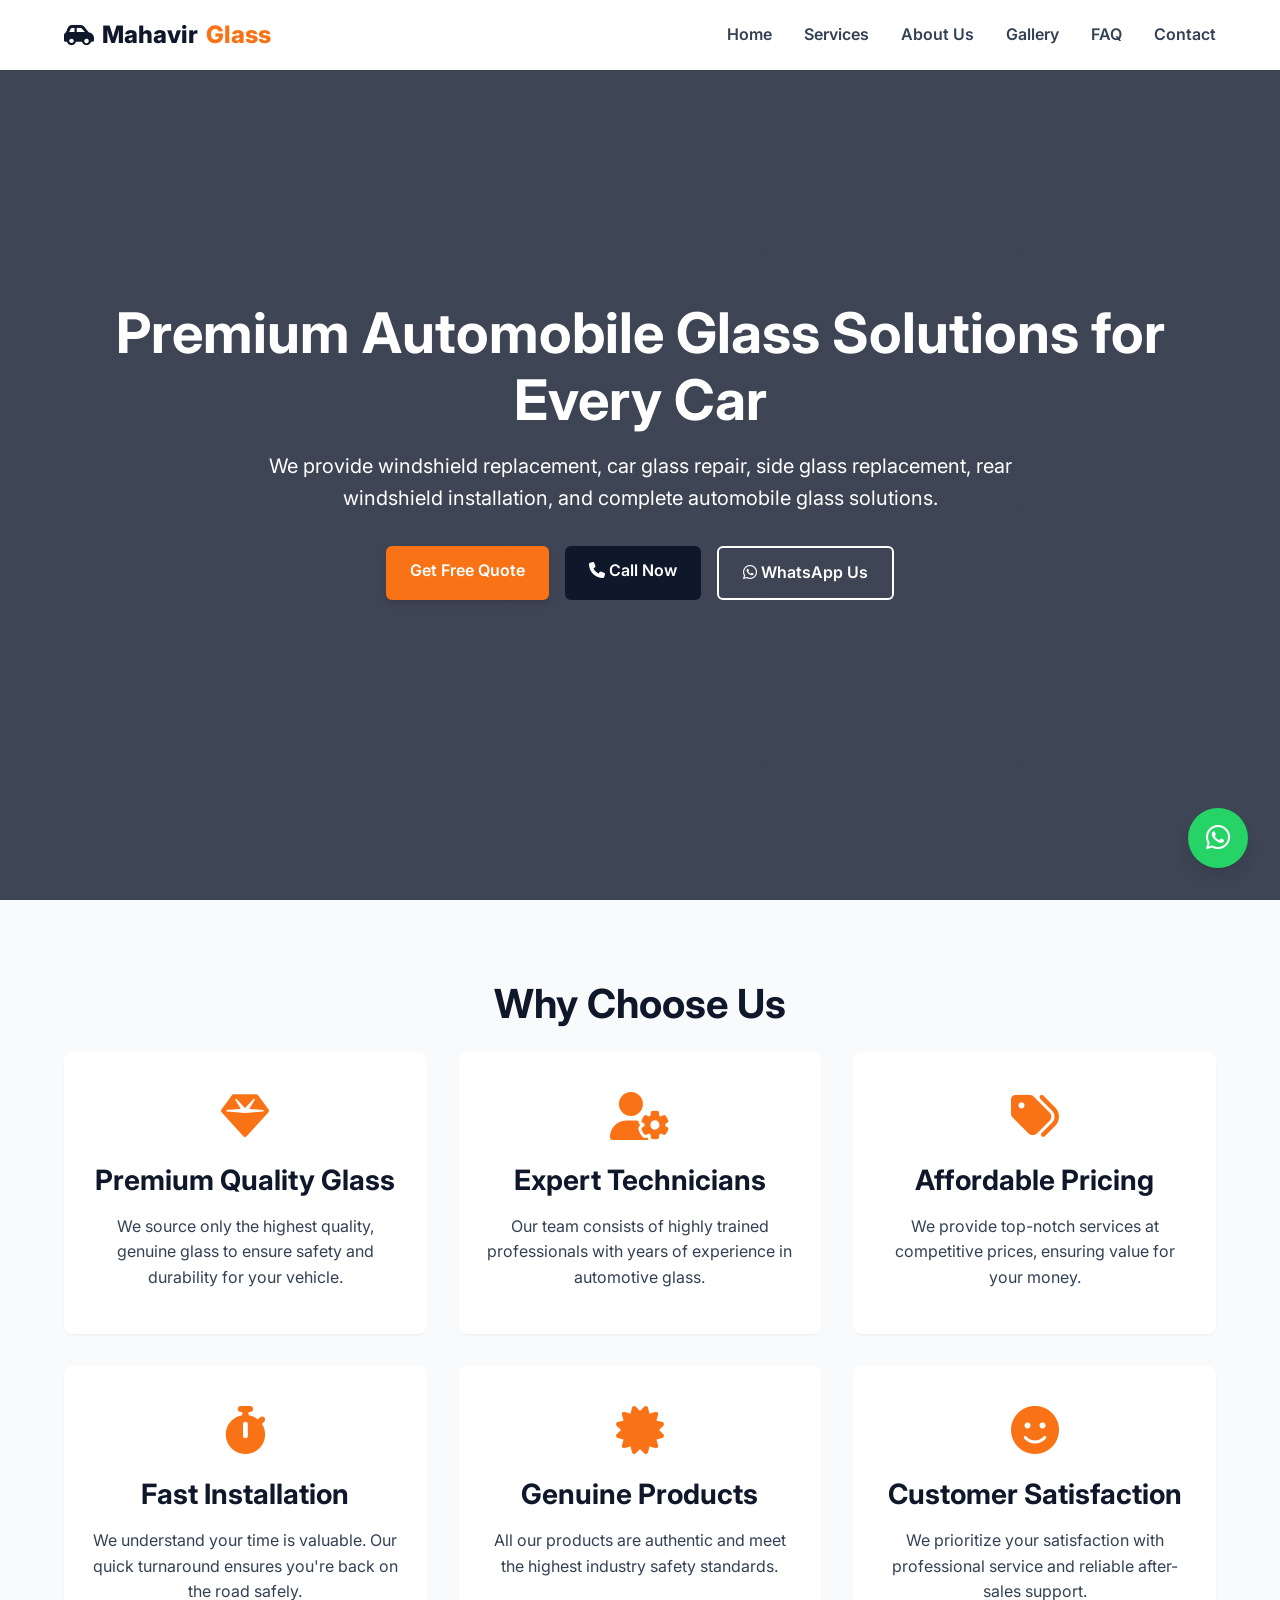
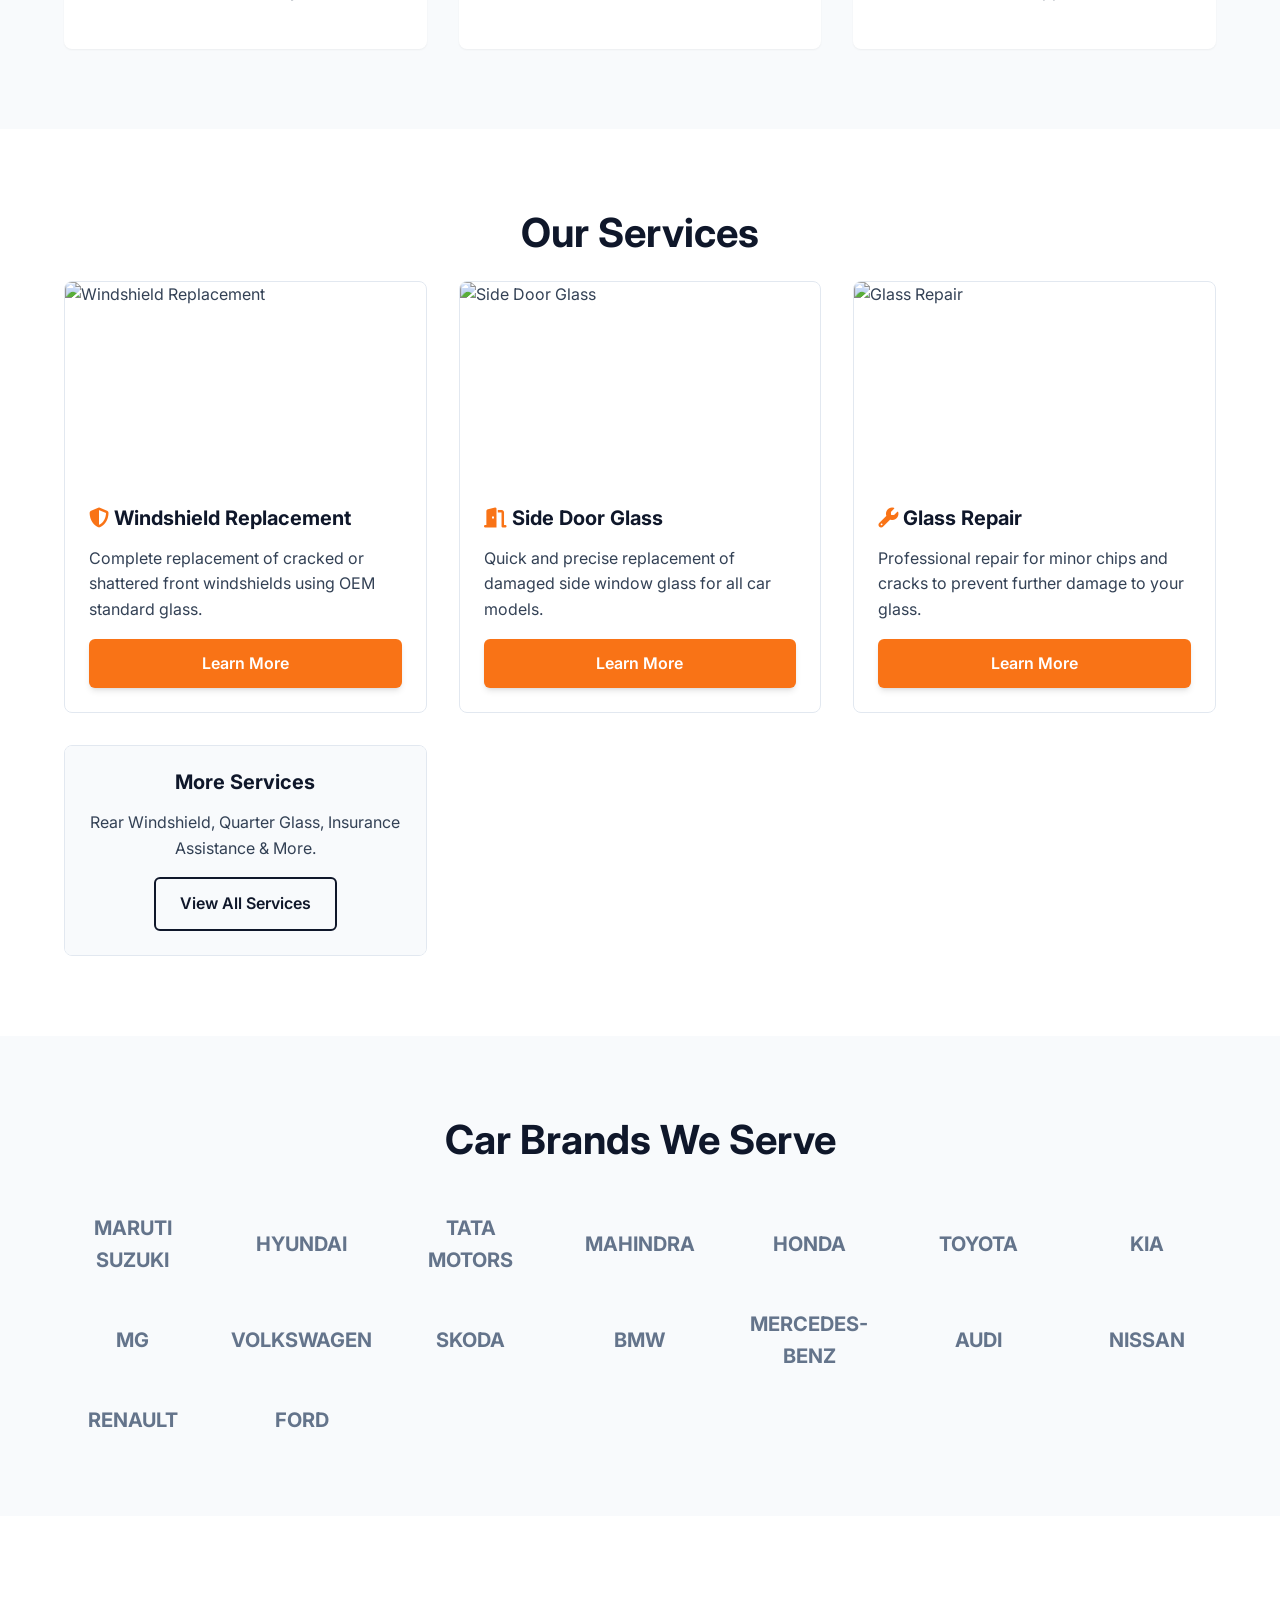
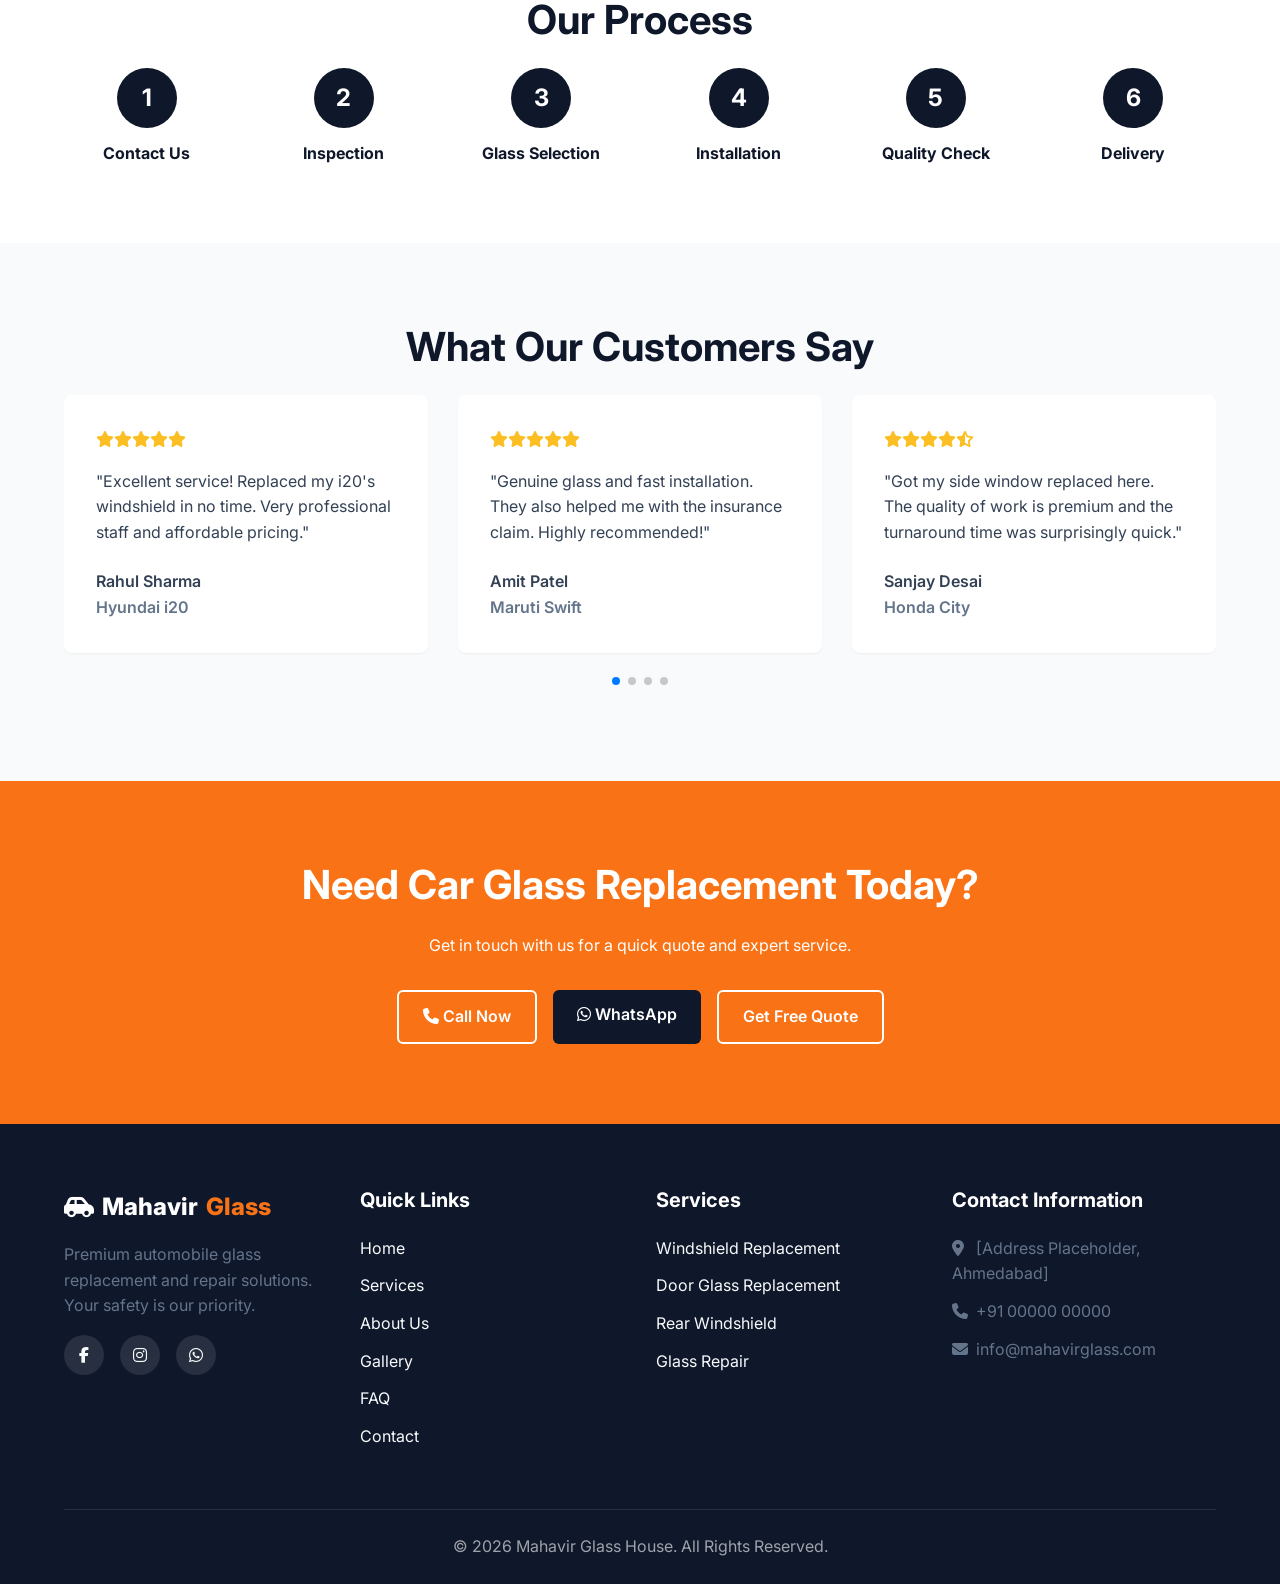
==== index.html @ 2f5f6417 "Intial Deployment" ====
<!DOCTYPE html>
<html lang="en">
<head>
    <meta charset="UTF-8">
    <meta name="viewport" content="width=device-width, initial-scale=1.0">
    <title>Mahavir Glass House | Car Windshield & Automobile Glass Specialists</title>
    <meta name="description" content="Mahavir Glass House provides premium automobile glass replacement, windshield repair, rear windshield installation, side glass replacement, and complete automotive glass services.">
    <meta name="keywords" content="automobile glass, car glass replacement, windshield repair, windshield replacement, car windshield Ahmedabad, automotive glass solutions, Mahavir Glass House">
    
    <!-- Google Fonts -->
    <link href="https://fonts.googleapis.com/css2?family=Inter:wght@300;400;600;700;800&display=swap" rel="stylesheet">
    
    <!-- FontAwesome -->
    <link rel="stylesheet" href="https://cdnjs.cloudflare.com/ajax/libs/font-awesome/6.4.0/css/all.min.css">
    
    <!-- AOS Animation CSS -->
    <link href="https://unpkg.com/aos@2.3.1/dist/aos.css" rel="stylesheet">
    
    <!-- Swiper CSS -->
    <link rel="stylesheet" href="https://cdn.jsdelivr.net/npm/swiper@10/swiper-bundle.min.css" />

    <!-- Custom CSS -->
    <link rel="stylesheet" href="css/style.css">
    
    <style>
        /* Home Specific Styles */
        .hero {
            height: 100vh;
            background: linear-gradient(rgba(15, 23, 42, 0.8), rgba(15, 23, 42, 0.8)), url('https://images.unsplash.com/photo-1555626906-fcf10d6851b4?ixlib=rb-4.0.3&auto=format&fit=crop&w=1920&q=80') center/cover;
            display: flex;
            align-items: center;
            justify-content: center;
            text-align: center;
            color: var(--bg-white);
            padding: 0 1.5rem;
            margin-top: 0;
        }
        .hero h1 {
            color: var(--bg-white);
            margin-bottom: 1rem;
        }
        .hero p {
            font-size: 1.25rem;
            margin-bottom: 2rem;
            max-width: 800px;
            margin-inline: auto;
        }
        .hero-btns {
            display: flex;
            gap: 1rem;
            justify-content: center;
        }
        @media (max-width: 768px) {
            .hero-btns {
                flex-direction: column;
            }
        }

        /* Features / Why Choose Us */
        .features-grid {
            display: grid;
            grid-template-columns: repeat(auto-fit, minmax(300px, 1fr));
            gap: 2rem;
        }
        .feature-card {
            background: var(--bg-white);
            padding: 2.5rem 1.5rem;
            border-radius: 0.5rem;
            text-align: center;
            box-shadow: var(--shadow-sm);
            transition: var(--transition);
            border-bottom: 4px solid transparent;
        }
        .feature-card:hover {
            transform: translateY(-10px);
            box-shadow: var(--shadow-xl);
            border-bottom: 4px solid var(--accent-color);
        }
        .feature-icon {
            font-size: 3rem;
            color: var(--accent-color);
            margin-bottom: 1.5rem;
            transition: var(--transition);
        }
        .feature-card:hover .feature-icon {
            transform: scale(1.1);
        }

        /* Services Preview */
        .services-preview { background-color: var(--bg-white); }
        .services-grid {
            display: grid;
            grid-template-columns: repeat(auto-fit, minmax(280px, 1fr));
            gap: 2rem;
        }
        .service-card {
            border: 1px solid #e2e8f0;
            border-radius: 0.5rem;
            overflow: hidden;
            transition: var(--transition);
        }
        .service-card:hover {
            box-shadow: var(--shadow-lg);
        }
        .service-img {
            width: 100%;
            height: 200px;
            object-fit: cover;
        }
        .service-content {
            padding: 1.5rem;
        }
        .service-content h3 { font-size: 1.25rem; }

        /* Brands Grid */
        .brands-grid {
            display: grid;
            grid-template-columns: repeat(auto-fit, minmax(120px, 1fr));
            gap: 2rem;
            align-items: center;
            justify-items: center;
            margin-top: 3rem;
        }
        .brand-item {
            font-size: 1.25rem;
            font-weight: 700;
            color: var(--text-light);
            text-transform: uppercase;
            transition: var(--transition);
            text-align: center;
        }
        .brand-item:hover {
            color: var(--accent-color);
            transform: scale(1.05);
        }

        /* Process Steps */
        .process-section { background-color: var(--bg-white); }
        .process-grid {
            display: grid;
            grid-template-columns: repeat(auto-fit, minmax(150px, 1fr));
            gap: 2rem;
            text-align: center;
        }
        .process-step {
            position: relative;
        }
        .step-number {
            width: 60px;
            height: 60px;
            background-color: var(--primary-color);
            color: var(--bg-white);
            border-radius: 50%;
            display: flex;
            align-items: center;
            justify-content: center;
            font-size: 1.5rem;
            font-weight: 700;
            margin: 0 auto 1rem;
            position: relative;
            z-index: 2;
        }

        /* Testimonials */
        .testimonial-card {
            background: var(--bg-white);
            padding: 2rem;
            border-radius: 0.5rem;
            box-shadow: var(--shadow-sm);
            margin-bottom: 3rem;
        }
        .stars { color: #FBBF24; margin-bottom: 1rem; }
        .client-info { margin-top: 1.5rem; font-weight: 600; }

        /* CTA */
        .cta-section {
            background-color: var(--accent-color);
            color: var(--bg-white);
            text-align: center;
        }
        .cta-section h2 { color: var(--bg-white); }
        .cta-btns {
            display: flex;
            gap: 1rem;
            justify-content: center;
            margin-top: 2rem;
        }
    </style>
</head>
<body>

    <!-- Header -->
    <header id="header">
        <div class="nav-container">
            <a href="index.html" class="logo">
                <i class="fa-solid fa-car-side"></i> Mahavir<span>Glass</span>
            </a>
            <div class="hamburger" id="hamburger">
                <i class="fa-solid fa-bars"></i>
            </div>
            <nav>
                <ul class="nav-links" id="nav-links">
                    <li><a href="index.html" class="active">Home</a></li>
                    <li><a href="services.html">Services</a></li>
                    <li><a href="about.html">About Us</a></li>
                    <li><a href="gallery.html">Gallery</a></li>
                    <li><a href="faq.html">FAQ</a></li>
                    <li><a href="contact.html">Contact</a></li>
                </ul>
            </nav>
        </div>
    </header>

    <!-- Hero Section -->
    <section class="hero" id="home">
        <div class="container" data-aos="fade-up">
            <h1 data-aos="fade-down" data-aos-delay="100">Premium Automobile Glass Solutions for Every Car</h1>
            <p data-aos="fade-up" data-aos-delay="200">We provide windshield replacement, car glass repair, side glass replacement, rear windshield installation, and complete automobile glass solutions.</p>
            <div class="hero-btns" data-aos="zoom-in" data-aos-delay="300">
                <a href="contact.html" class="btn btn-primary">Get Free Quote</a>
                <a href="tel:+910000000000" class="btn btn-secondary"><i class="fa-solid fa-phone"></i> Call Now</a>
                <a href="https://wa.me/910000000000?text=Hello%20Mahavir%20Glass%20House,%20I%20need%20a%20quote%20for%20automobile%20glass%20replacement." target="_blank" class="btn btn-outline"><i class="fa-brands fa-whatsapp"></i> WhatsApp Us</a>
            </div>
        </div>
    </section>

    <!-- Why Choose Us -->
    <section class="section-padding" id="why-choose-us">
        <div class="container">
            <h2 class="text-center" data-aos="fade-up">Why Choose Us</h2>
            <div class="features-grid">
                <div class="feature-card" data-aos="fade-up" data-aos-delay="100">
                    <i class="fa-solid fa-gem feature-icon"></i>
                    <h3>Premium Quality Glass</h3>
                    <p>We source only the highest quality, genuine glass to ensure safety and durability for your vehicle.</p>
                </div>
                <div class="feature-card" data-aos="fade-up" data-aos-delay="200">
                    <i class="fa-solid fa-user-gear feature-icon"></i>
                    <h3>Expert Technicians</h3>
                    <p>Our team consists of highly trained professionals with years of experience in automotive glass.</p>
                </div>
                <div class="feature-card" data-aos="fade-up" data-aos-delay="300">
                    <i class="fa-solid fa-tags feature-icon"></i>
                    <h3>Affordable Pricing</h3>
                    <p>We provide top-notch services at competitive prices, ensuring value for your money.</p>
                </div>
                <div class="feature-card" data-aos="fade-up" data-aos-delay="400">
                    <i class="fa-solid fa-stopwatch feature-icon"></i>
                    <h3>Fast Installation</h3>
                    <p>We understand your time is valuable. Our quick turnaround ensures you're back on the road safely.</p>
                </div>
                <div class="feature-card" data-aos="fade-up" data-aos-delay="500">
                    <i class="fa-solid fa-certificate feature-icon"></i>
                    <h3>Genuine Products</h3>
                    <p>All our products are authentic and meet the highest industry safety standards.</p>
                </div>
                <div class="feature-card" data-aos="fade-up" data-aos-delay="600">
                    <i class="fa-solid fa-face-smile feature-icon"></i>
                    <h3>Customer Satisfaction</h3>
                    <p>We prioritize your satisfaction with professional service and reliable after-sales support.</p>
                </div>
            </div>
        </div>
    </section>

    <!-- Services Preview -->
    <section class="section-padding services-preview">
        <div class="container">
            <h2 class="text-center" data-aos="fade-up">Our Services</h2>
            <div class="services-grid">
                <div class="service-card" data-aos="zoom-in" data-aos-delay="100">
                    <img src="https://images.unsplash.com/photo-1605814524867-a7ea7a67f607?ixlib=rb-4.0.3&auto=format&fit=crop&w=600&q=80" alt="Windshield Replacement" class="service-img">
                    <div class="service-content">
                        <h3><i class="fa-solid fa-shield-halved text-accent"></i> Windshield Replacement</h3>
                        <p>Complete replacement of cracked or shattered front windshields using OEM standard glass.</p>
                        <a href="services.html" class="btn btn-primary" style="margin-top: 1rem; width: 100%;">Learn More</a>
                    </div>
                </div>
                <div class="service-card" data-aos="zoom-in" data-aos-delay="200">
                    <img src="https://images.unsplash.com/photo-1549317661-bd32c8ce0db2?ixlib=rb-4.0.3&auto=format&fit=crop&w=600&q=80" alt="Side Door Glass" class="service-img">
                    <div class="service-content">
                        <h3><i class="fa-solid fa-door-open text-accent"></i> Side Door Glass</h3>
                        <p>Quick and precise replacement of damaged side window glass for all car models.</p>
                        <a href="services.html" class="btn btn-primary" style="margin-top: 1rem; width: 100%;">Learn More</a>
                    </div>
                </div>
                <div class="service-card" data-aos="zoom-in" data-aos-delay="300">
                    <img src="https://images.unsplash.com/photo-1580273916550-e323be2ae537?ixlib=rb-4.0.3&auto=format&fit=crop&w=600&q=80" alt="Glass Repair" class="service-img">
                    <div class="service-content">
                        <h3><i class="fa-solid fa-wrench text-accent"></i> Glass Repair</h3>
                        <p>Professional repair for minor chips and cracks to prevent further damage to your glass.</p>
                        <a href="services.html" class="btn btn-primary" style="margin-top: 1rem; width: 100%;">Learn More</a>
                    </div>
                </div>
                <div class="service-card" data-aos="zoom-in" data-aos-delay="400">
                    <div class="service-content" style="height: 100%; display: flex; flex-direction: column; justify-content: center; align-items: center; text-align: center; background: var(--bg-light);">
                        <h3>More Services</h3>
                        <p>Rear Windshield, Quarter Glass, Insurance Assistance & More.</p>
                        <a href="services.html" class="btn btn-outline" style="color: var(--primary-color); border-color: var(--primary-color); margin-top: 1rem;">View All Services</a>
                    </div>
                </div>
            </div>
        </div>
    </section>

    <!-- Brands We Serve -->
    <section class="section-padding">
        <div class="container">
            <h2 class="text-center" data-aos="fade-up">Car Brands We Serve</h2>
            <div class="brands-grid" data-aos="fade-up">
                <div class="brand-item">Maruti Suzuki</div>
                <div class="brand-item">Hyundai</div>
                <div class="brand-item">Tata Motors</div>
                <div class="brand-item">Mahindra</div>
                <div class="brand-item">Honda</div>
                <div class="brand-item">Toyota</div>
                <div class="brand-item">Kia</div>
                <div class="brand-item">MG</div>
                <div class="brand-item">Volkswagen</div>
                <div class="brand-item">Skoda</div>
                <div class="brand-item">BMW</div>
                <div class="brand-item">Mercedes-Benz</div>
                <div class="brand-item">Audi</div>
                <div class="brand-item">Nissan</div>
                <div class="brand-item">Renault</div>
                <div class="brand-item">Ford</div>
            </div>
        </div>
    </section>

    <!-- Process Section -->
    <section class="section-padding process-section">
        <div class="container">
            <h2 class="text-center" data-aos="fade-up">Our Process</h2>
            <div class="process-grid" data-aos="fade-up" data-aos-delay="200">
                <div class="process-step">
                    <div class="step-number">1</div>
                    <h4>Contact Us</h4>
                </div>
                <div class="process-step">
                    <div class="step-number">2</div>
                    <h4>Inspection</h4>
                </div>
                <div class="process-step">
                    <div class="step-number">3</div>
                    <h4>Glass Selection</h4>
                </div>
                <div class="process-step">
                    <div class="step-number">4</div>
                    <h4>Installation</h4>
                </div>
                <div class="process-step">
                    <div class="step-number">5</div>
                    <h4>Quality Check</h4>
                </div>
                <div class="process-step">
                    <div class="step-number">6</div>
                    <h4>Delivery</h4>
                </div>
            </div>
        </div>
    </section>

    <!-- Testimonials -->
    <section class="section-padding">
        <div class="container">
            <h2 class="text-center" data-aos="fade-up">What Our Customers Say</h2>
            <div class="swiper testimonials-slider" data-aos="fade-up">
                <div class="swiper-wrapper">
                    <div class="swiper-slide">
                        <div class="testimonial-card">
                            <div class="stars"><i class="fa-solid fa-star"></i><i class="fa-solid fa-star"></i><i class="fa-solid fa-star"></i><i class="fa-solid fa-star"></i><i class="fa-solid fa-star"></i></div>
                            <p>"Excellent service! Replaced my i20's windshield in no time. Very professional staff and affordable pricing."</p>
                            <div class="client-info">Rahul Sharma<br><span class="text-light">Hyundai i20</span></div>
                        </div>
                    </div>
                    <div class="swiper-slide">
                        <div class="testimonial-card">
                            <div class="stars"><i class="fa-solid fa-star"></i><i class="fa-solid fa-star"></i><i class="fa-solid fa-star"></i><i class="fa-solid fa-star"></i><i class="fa-solid fa-star"></i></div>
                            <p>"Genuine glass and fast installation. They also helped me with the insurance claim. Highly recommended!"</p>
                            <div class="client-info">Amit Patel<br><span class="text-light">Maruti Swift</span></div>
                        </div>
                    </div>
                    <div class="swiper-slide">
                        <div class="testimonial-card">
                            <div class="stars"><i class="fa-solid fa-star"></i><i class="fa-solid fa-star"></i><i class="fa-solid fa-star"></i><i class="fa-solid fa-star"></i><i class="fa-solid fa-star-half-stroke"></i></div>
                            <p>"Got my side window replaced here. The quality of work is premium and the turnaround time was surprisingly quick."</p>
                            <div class="client-info">Sanjay Desai<br><span class="text-light">Honda City</span></div>
                        </div>
                    </div>
                    <div class="swiper-slide">
                        <div class="testimonial-card">
                            <div class="stars"><i class="fa-solid fa-star"></i><i class="fa-solid fa-star"></i><i class="fa-solid fa-star"></i><i class="fa-solid fa-star"></i><i class="fa-solid fa-star"></i></div>
                            <p>"Mahavir Glass House is the best in town. Fixed my Audi's rear glass perfectly. Great attention to detail."</p>
                            <div class="client-info">Vikram Singh<br><span class="text-light">Audi A4</span></div>
                        </div>
                    </div>
                </div>
                <div class="swiper-pagination"></div>
            </div>
        </div>
    </section>

    <!-- CTA Section -->
    <section class="section-padding cta-section">
        <div class="container" data-aos="zoom-in">
            <h2>Need Car Glass Replacement Today?</h2>
            <p>Get in touch with us for a quick quote and expert service.</p>
            <div class="cta-btns">
                <a href="tel:+910000000000" class="btn btn-outline"><i class="fa-solid fa-phone"></i> Call Now</a>
                <a href="https://wa.me/910000000000" class="btn btn-secondary" target="_blank"><i class="fa-brands fa-whatsapp"></i> WhatsApp</a>
                <a href="contact.html" class="btn btn-outline">Get Free Quote</a>
            </div>
        </div>
    </section>

    <!-- Footer -->
    <footer>
        <div class="container">
            <div class="footer-grid">
                <div class="footer-col">
                    <a href="index.html" class="logo text-white" style="margin-bottom: 1rem; display: inline-flex;">
                        <i class="fa-solid fa-car-side"></i> Mahavir<span class="text-accent">Glass</span>
                    </a>
                    <p class="text-light" style="margin-bottom: 1rem;">Premium automobile glass replacement and repair solutions. Your safety is our priority.</p>
                    <div class="social-links">
                        <a href="#"><i class="fa-brands fa-facebook-f"></i></a>
                        <a href="#"><i class="fa-brands fa-instagram"></i></a>
                        <a href="#"><i class="fa-brands fa-whatsapp"></i></a>
                    </div>
                </div>
                <div class="footer-col">
                    <h4>Quick Links</h4>
                    <ul>
                        <li><a href="index.html">Home</a></li>
                        <li><a href="services.html">Services</a></li>
                        <li><a href="about.html">About Us</a></li>
                        <li><a href="gallery.html">Gallery</a></li>
                        <li><a href="faq.html">FAQ</a></li>
                        <li><a href="contact.html">Contact</a></li>
                    </ul>
                </div>
                <div class="footer-col">
                    <h4>Services</h4>
                    <ul>
                        <li><a href="services.html">Windshield Replacement</a></li>
                        <li><a href="services.html">Door Glass Replacement</a></li>
                        <li><a href="services.html">Rear Windshield</a></li>
                        <li><a href="services.html">Glass Repair</a></li>
                    </ul>
                </div>
                <div class="footer-col">
                    <h4>Contact Information</h4>
                    <ul class="text-light">
                        <li><i class="fa-solid fa-location-dot" style="width: 20px;"></i> [Address Placeholder, Ahmedabad]</li>
                        <li><i class="fa-solid fa-phone" style="width: 20px;"></i> +91 00000 00000</li>
                        <li><i class="fa-solid fa-envelope" style="width: 20px;"></i> info@mahavirglass.com</li>
                    </ul>
                </div>
            </div>
            <div class="footer-bottom">
                &copy; 2026 Mahavir Glass House. All Rights Reserved.
            </div>
        </div>
    </footer>

    <!-- Floating Actions -->
    <div class="floating-actions">
        <a href="tel:+910000000000" class="float-btn call-btn">
            <i class="fa-solid fa-phone"></i>
        </a>
        <a href="https://wa.me/910000000000?text=Hello%20Mahavir%20Glass%20House,%20I%20need%20a%20quote%20for%20automobile%20glass%20replacement." target="_blank" class="float-btn whatsapp-btn">
            <i class="fa-brands fa-whatsapp"></i>
        </a>
    </div>

    <!-- Scripts -->
    <script src="https://cdn.jsdelivr.net/npm/swiper@10/swiper-bundle.min.js"></script>
    <script src="https://unpkg.com/aos@2.3.1/dist/aos.js"></script>
    <script src="js/script.js"></script>
</body>
</html>
---- css/style.css ----
:root {
  --primary-color: #0F172A;
  --primary-light: #1E293B;
  --accent-color: #F97316;
  --accent-hover: #EA580C;
  --text-dark: #334155;
  --text-light: #64748B;
  --bg-white: #FFFFFF;
  --bg-light: #F8FAFC;
  --font-family: 'Inter', sans-serif;
  --transition: all 0.3s ease;
  --shadow-sm: 0 1px 2px 0 rgb(0 0 0 / 0.05);
  --shadow-md: 0 4px 6px -1px rgb(0 0 0 / 0.1), 0 2px 4px -2px rgb(0 0 0 / 0.1);
  --shadow-lg: 0 10px 15px -3px rgb(0 0 0 / 0.1), 0 4px 6px -4px rgb(0 0 0 / 0.1);
  --shadow-xl: 0 20px 25px -5px rgb(0 0 0 / 0.1), 0 8px 10px -6px rgb(0 0 0 / 0.1);
}

* {
  margin: 0;
  padding: 0;
  box-sizing: border-box;
}

html {
  scroll-behavior: smooth;
}

body {
  font-family: var(--font-family);
  color: var(--text-dark);
  background-color: var(--bg-light);
  line-height: 1.6;
  overflow-x: hidden;
}

a {
  text-decoration: none;
  color: inherit;
  transition: var(--transition);
}

ul {
  list-style: none;
}

img {
  max-width: 100%;
  height: auto;
  display: block;
}

/* Typography utilities */
h1, h2, h3, h4, h5, h6 {
  color: var(--primary-color);
  font-weight: 700;
  line-height: 1.2;
}

h1 { font-size: 3.5rem; }
h2 { font-size: 2.5rem; margin-bottom: 1.5rem; }
h3 { font-size: 1.75rem; margin-bottom: 1rem; }

.text-center { text-align: center; }
.text-accent { color: var(--accent-color); }
.text-white { color: var(--bg-white); }
.text-light { color: var(--text-light); }

.section-padding { padding: 5rem 0; }
.container {
  width: 100%;
  max-width: 1200px;
  margin: 0 auto;
  padding: 0 1.5rem;
}

/* Buttons */
.btn {
  display: inline-block;
  padding: 0.75rem 1.5rem;
  border-radius: 0.375rem;
  font-weight: 600;
  text-align: center;
  cursor: pointer;
  border: none;
  transition: var(--transition);
  font-size: 1rem;
}

.btn-primary {
  background-color: var(--accent-color);
  color: var(--bg-white);
  box-shadow: var(--shadow-md);
}

.btn-primary:hover {
  background-color: var(--accent-hover);
  transform: translateY(-2px);
  box-shadow: var(--shadow-lg);
}

.btn-outline {
  background-color: transparent;
  color: var(--bg-white);
  border: 2px solid var(--bg-white);
}

.btn-outline:hover {
  background-color: var(--bg-white);
  color: var(--primary-color);
}

.btn-secondary {
  background-color: var(--primary-color);
  color: var(--bg-white);
}
.btn-secondary:hover {
  background-color: var(--primary-light);
}

/* Header & Navigation */
header {
  position: fixed;
  top: 0;
  left: 0;
  width: 100%;
  background-color: var(--bg-white);
  z-index: 1000;
  transition: var(--transition);
}

header.scrolled {
  box-shadow: var(--shadow-md);
}

.nav-container {
  display: flex;
  justify-content: space-between;
  align-items: center;
  padding: 1rem 1.5rem;
  max-width: 1200px;
  margin: 0 auto;
}

.logo {
  font-size: 1.5rem;
  font-weight: 800;
  color: var(--primary-color);
  display: flex;
  align-items: center;
  gap: 0.5rem;
}

.logo span {
  color: var(--accent-color);
}

.nav-links {
  display: flex;
  gap: 2rem;
}

.nav-links a {
  font-weight: 600;
  color: var(--text-dark);
  position: relative;
}

.nav-links a::after {
  content: '';
  position: absolute;
  width: 0;
  height: 2px;
  bottom: -4px;
  left: 0;
  background-color: var(--accent-color);
  transition: var(--transition);
}

.nav-links a:hover::after,
.nav-links a.active::after {
  width: 100%;
}

.nav-links a:hover,
.nav-links a.active {
  color: var(--accent-color);
}

.hamburger {
  display: none;
  cursor: pointer;
  font-size: 1.5rem;
  color: var(--primary-color);
}

/* Floating Actions */
.floating-actions {
  position: fixed;
  bottom: 2rem;
  right: 2rem;
  display: flex;
  flex-direction: column;
  gap: 1rem;
  z-index: 999;
}

.float-btn {
  width: 60px;
  height: 60px;
  border-radius: 50%;
  display: flex;
  align-items: center;
  justify-content: center;
  color: var(--bg-white);
  font-size: 1.75rem;
  box-shadow: var(--shadow-lg);
  transition: var(--transition);
}

.float-btn:hover {
  transform: scale(1.1);
}

.whatsapp-btn {
  background-color: #25D366;
}

.call-btn {
  background-color: var(--primary-color);
  display: none; /* Mobile only */
}

/* Footer */
footer {
  background-color: var(--primary-color);
  color: var(--bg-light);
  padding: 4rem 0 0 0;
}

footer .logo {
  color: var(--bg-white) !important;
}

.footer-grid {
  display: grid;
  grid-template-columns: repeat(auto-fit, minmax(250px, 1fr));
  gap: 2rem;
  margin-bottom: 3rem;
}

.footer-col h4 {
  color: var(--bg-white);
  margin-bottom: 1.5rem;
  font-size: 1.25rem;
}

.footer-col ul li {
  margin-bottom: 0.75rem;
}

.footer-col ul li a:hover {
  color: var(--accent-color);
  padding-left: 5px;
}

.footer-col .social-links {
  display: flex;
  gap: 1rem;
  margin-top: 1rem;
}

.social-links a {
  width: 40px;
  height: 40px;
  border-radius: 50%;
  background-color: rgba(255, 255, 255, 0.1);
  display: flex;
  align-items: center;
  justify-content: center;
}
.social-links a:hover {
  background-color: var(--accent-color);
}

.footer-bottom {
  text-align: center;
  padding: 1.5rem 0;
  border-top: 1px solid rgba(255,255,255,0.1);
  color: rgba(255,255,255,0.6);
}

/* Responsive */
@media (max-width: 768px) {
  h1 { font-size: 2.5rem; }
  h2 { font-size: 2rem; }
  
  .hamburger {
    display: block;
  }
  
  .nav-links {
    position: fixed;
    top: 70px;
    left: -100%;
    width: 100%;
    height: calc(100vh - 70px);
    background-color: var(--bg-white);
    flex-direction: column;
    align-items: center;
    justify-content: center;
    gap: 2rem;
    transition: var(--transition);
    box-shadow: var(--shadow-lg);
  }
  
  .nav-links.active {
    left: 0;
  }

  .call-btn {
    display: flex;
  }
  .floating-actions {
    bottom: 1.5rem;
    right: 1.5rem;
  }
}
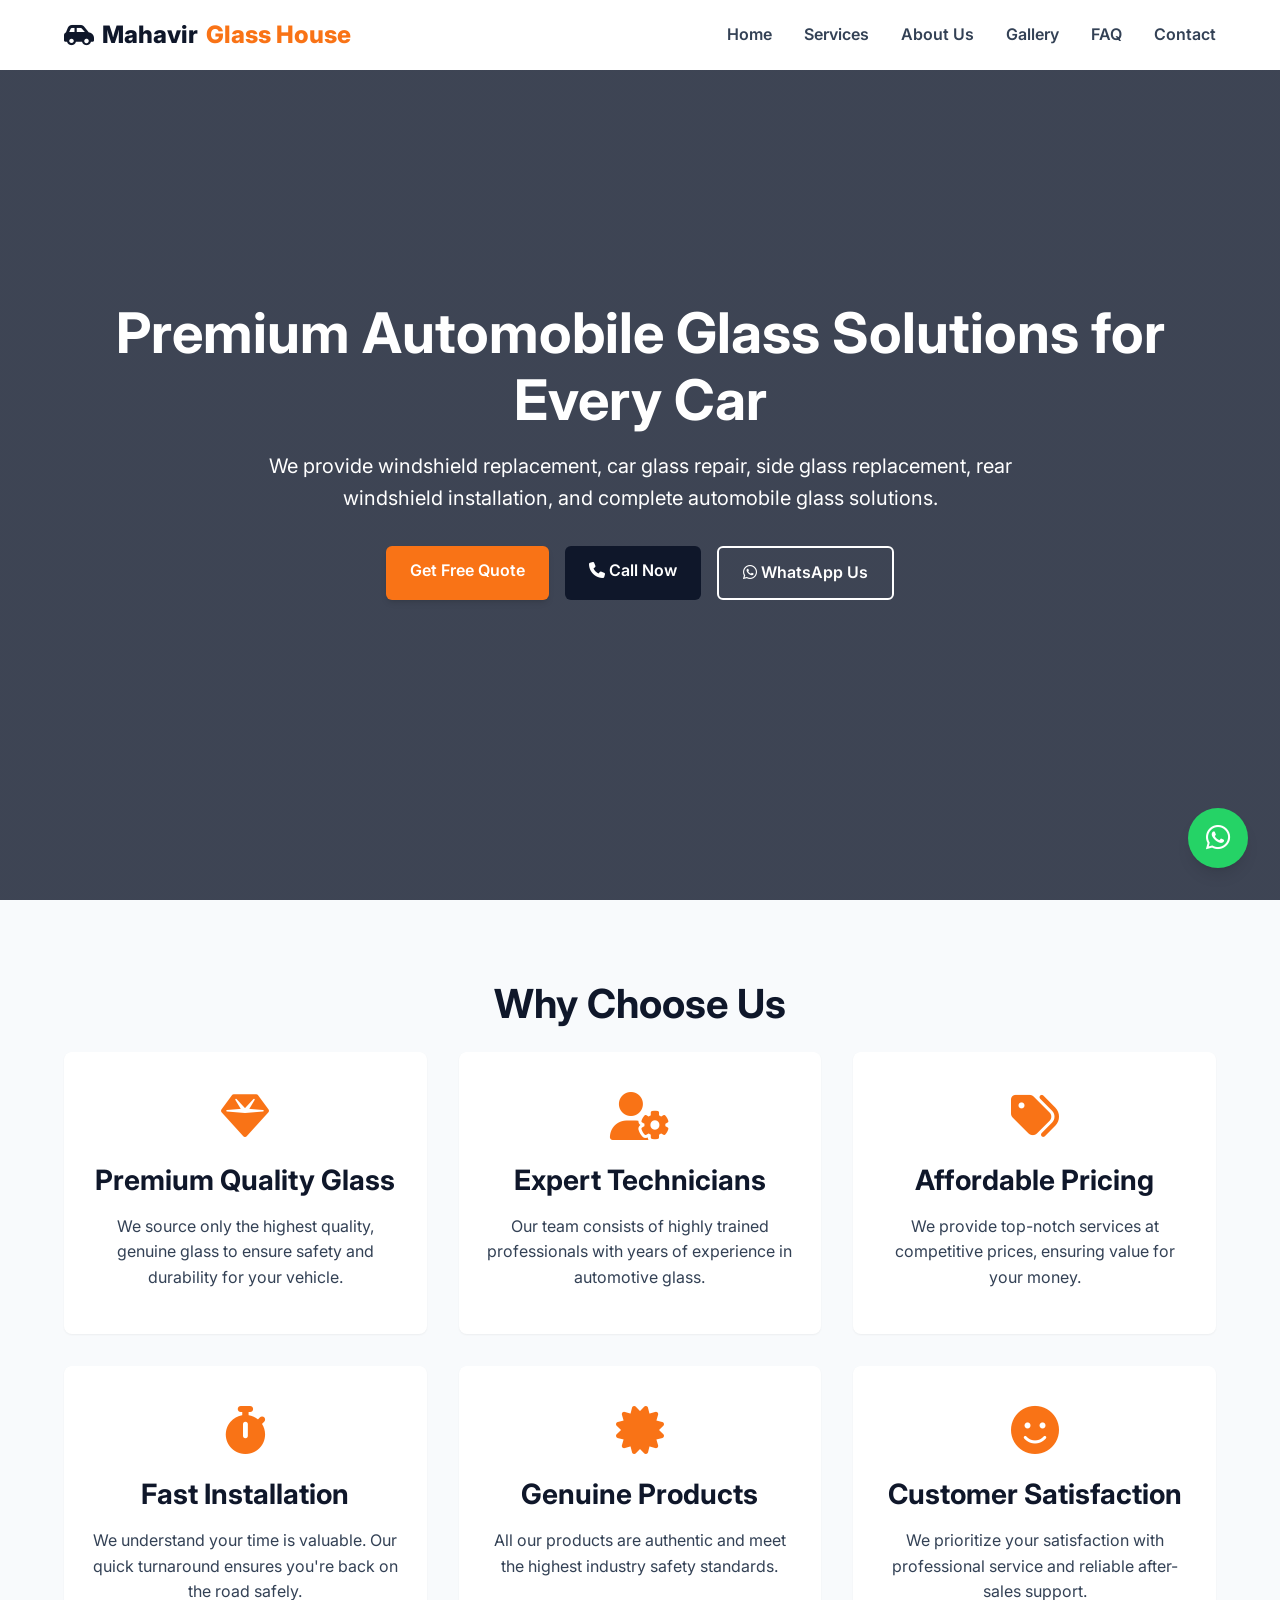
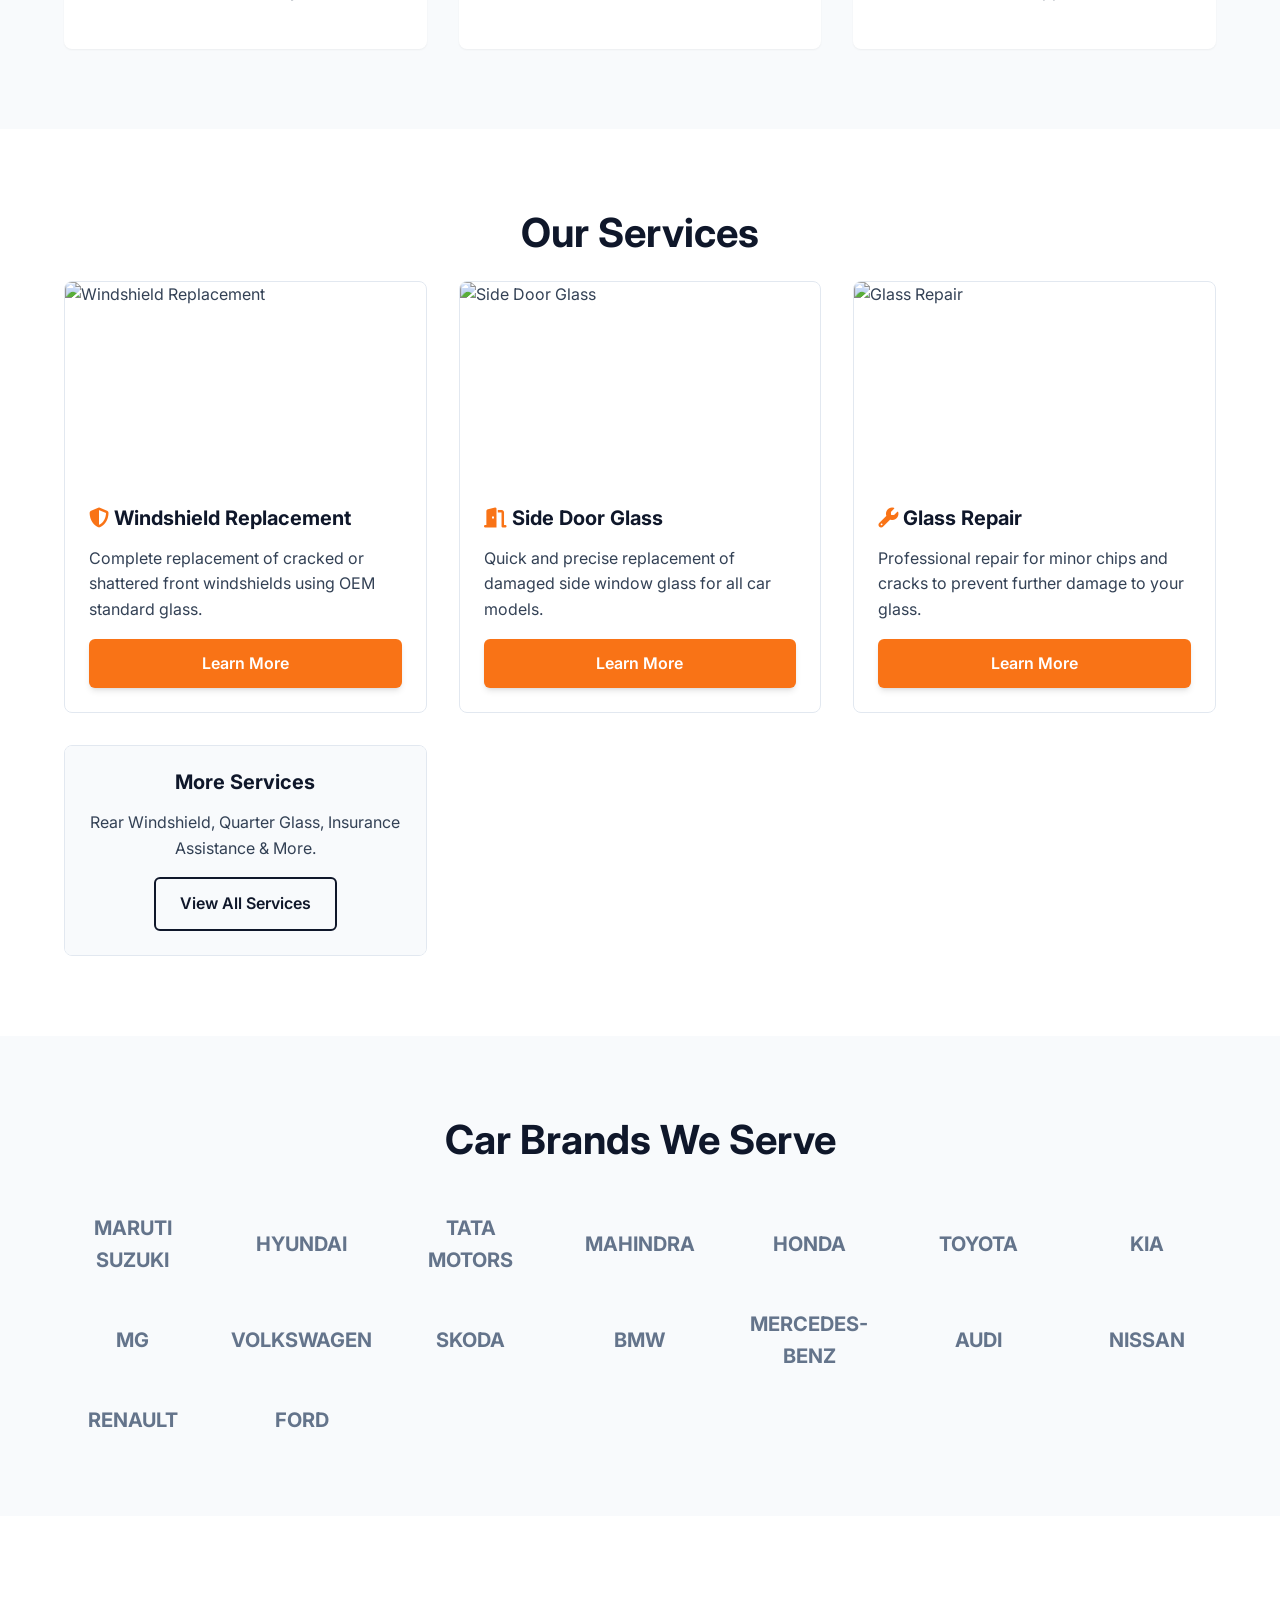
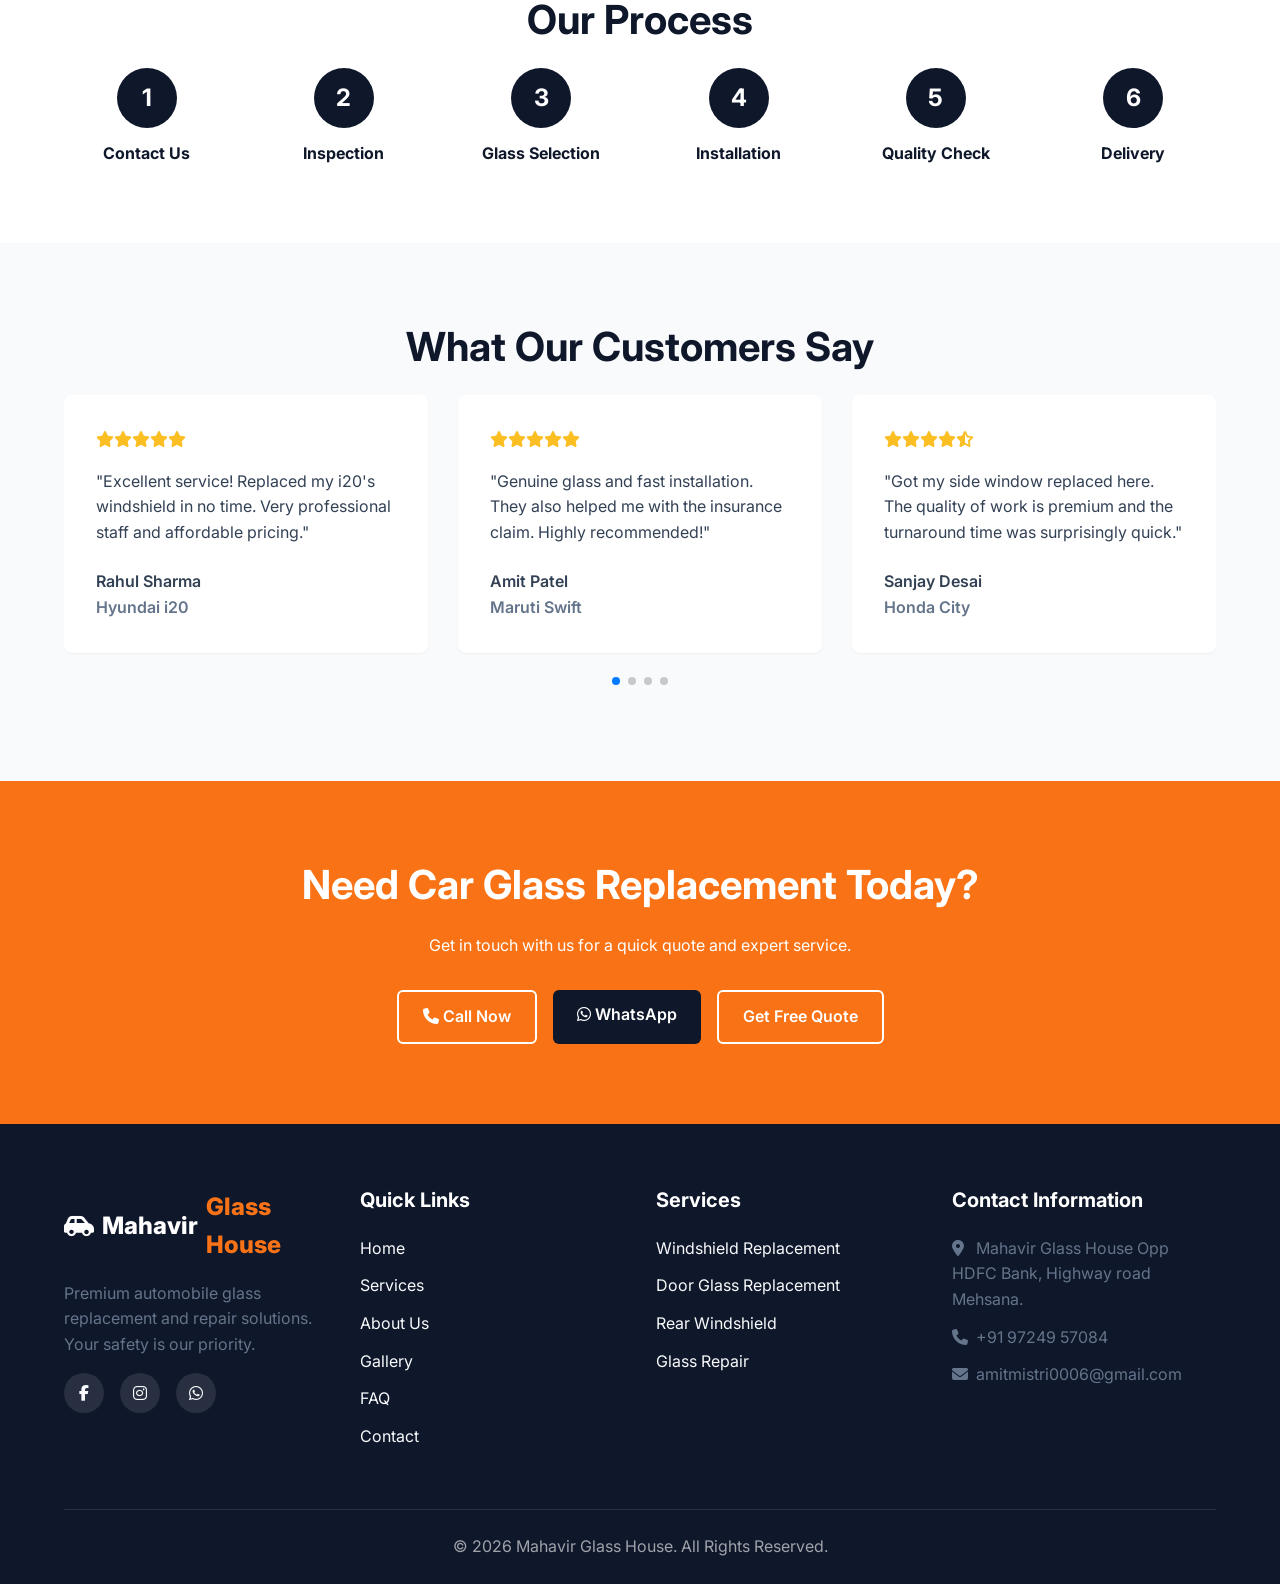
==== commit bb3586f2: "Bug Fixes" ====
--- a/index.html
+++ b/index.html
@@ -193,7 +193,7 @@
     <header id="header">
         <div class="nav-container">
             <a href="index.html" class="logo">
-                <i class="fa-solid fa-car-side"></i> Mahavir<span>Glass</span>
+                <i class="fa-solid fa-car-side"></i> Mahavir<span>Glass House</span>
             </a>
             <div class="hamburger" id="hamburger">
                 <i class="fa-solid fa-bars"></i>
@@ -218,8 +218,8 @@
             <p data-aos="fade-up" data-aos-delay="200">We provide windshield replacement, car glass repair, side glass replacement, rear windshield installation, and complete automobile glass solutions.</p>
             <div class="hero-btns" data-aos="zoom-in" data-aos-delay="300">
                 <a href="contact.html" class="btn btn-primary">Get Free Quote</a>
-                <a href="tel:+910000000000" class="btn btn-secondary"><i class="fa-solid fa-phone"></i> Call Now</a>
-                <a href="https://wa.me/910000000000?text=Hello%20Mahavir%20Glass%20House,%20I%20need%20a%20quote%20for%20automobile%20glass%20replacement." target="_blank" class="btn btn-outline"><i class="fa-brands fa-whatsapp"></i> WhatsApp Us</a>
+                <a href="tel:+919724957084" class="btn btn-secondary"><i class="fa-solid fa-phone"></i> Call Now</a>
+                <a href="https://wa.me/919724957084?text=Hello%20Mahavir%20Glass%20House,%20I%20need%20a%20quote%20for%20automobile%20glass%20replacement." target="_blank" class="btn btn-outline"><i class="fa-brands fa-whatsapp"></i> WhatsApp Us</a>
             </div>
         </div>
     </section>
@@ -269,7 +269,7 @@
             <h2 class="text-center" data-aos="fade-up">Our Services</h2>
             <div class="services-grid">
                 <div class="service-card" data-aos="zoom-in" data-aos-delay="100">
-                    <img src="https://images.unsplash.com/photo-1605814524867-a7ea7a67f607?ixlib=rb-4.0.3&auto=format&fit=crop&w=600&q=80" alt="Windshield Replacement" class="service-img">
+                    <img src="https://images.unsplash.com/photo-1555215695-3004980ad54e?ixlib=rb-4.0.3&auto=format&fit=crop&w=600&q=80" alt="Windshield Replacement" class="service-img">
                     <div class="service-content">
                         <h3><i class="fa-solid fa-shield-halved text-accent"></i> Windshield Replacement</h3>
                         <p>Complete replacement of cracked or shattered front windshields using OEM standard glass.</p>
@@ -277,7 +277,7 @@
                     </div>
                 </div>
                 <div class="service-card" data-aos="zoom-in" data-aos-delay="200">
-                    <img src="https://images.unsplash.com/photo-1549317661-bd32c8ce0db2?ixlib=rb-4.0.3&auto=format&fit=crop&w=600&q=80" alt="Side Door Glass" class="service-img">
+                    <img src="https://images.unsplash.com/photo-1618843479313-40f8afb4b4d8?ixlib=rb-4.0.3&auto=format&fit=crop&w=600&q=80" alt="Side Door Glass" class="service-img">
                     <div class="service-content">
                         <h3><i class="fa-solid fa-door-open text-accent"></i> Side Door Glass</h3>
                         <p>Quick and precise replacement of damaged side window glass for all car models.</p>
@@ -285,7 +285,7 @@
                     </div>
                 </div>
                 <div class="service-card" data-aos="zoom-in" data-aos-delay="300">
-                    <img src="https://images.unsplash.com/photo-1580273916550-e323be2ae537?ixlib=rb-4.0.3&auto=format&fit=crop&w=600&q=80" alt="Glass Repair" class="service-img">
+                    <img src="https://images.unsplash.com/photo-1619682817481-e994891cd1f5?ixlib=rb-4.0.3&auto=format&fit=crop&w=600&q=80" alt="Glass Repair" class="service-img">
                     <div class="service-content">
                         <h3><i class="fa-solid fa-wrench text-accent"></i> Glass Repair</h3>
                         <p>Professional repair for minor chips and cracks to prevent further damage to your glass.</p>
@@ -407,8 +407,8 @@
             <h2>Need Car Glass Replacement Today?</h2>
             <p>Get in touch with us for a quick quote and expert service.</p>
             <div class="cta-btns">
-                <a href="tel:+910000000000" class="btn btn-outline"><i class="fa-solid fa-phone"></i> Call Now</a>
-                <a href="https://wa.me/910000000000" class="btn btn-secondary" target="_blank"><i class="fa-brands fa-whatsapp"></i> WhatsApp</a>
+                <a href="tel:+919724957084" class="btn btn-outline"><i class="fa-solid fa-phone"></i> Call Now</a>
+                <a href="https://wa.me/919724957084" class="btn btn-secondary" target="_blank"><i class="fa-brands fa-whatsapp"></i> WhatsApp</a>
                 <a href="contact.html" class="btn btn-outline">Get Free Quote</a>
             </div>
         </div>
@@ -420,7 +420,7 @@
             <div class="footer-grid">
                 <div class="footer-col">
                     <a href="index.html" class="logo text-white" style="margin-bottom: 1rem; display: inline-flex;">
-                        <i class="fa-solid fa-car-side"></i> Mahavir<span class="text-accent">Glass</span>
+                        <i class="fa-solid fa-car-side"></i> Mahavir<span class="text-accent">Glass House</span>
                     </a>
                     <p class="text-light" style="margin-bottom: 1rem;">Premium automobile glass replacement and repair solutions. Your safety is our priority.</p>
                     <div class="social-links">
@@ -452,9 +452,9 @@
                 <div class="footer-col">
                     <h4>Contact Information</h4>
                     <ul class="text-light">
-                        <li><i class="fa-solid fa-location-dot" style="width: 20px;"></i> [Address Placeholder, Ahmedabad]</li>
-                        <li><i class="fa-solid fa-phone" style="width: 20px;"></i> +91 00000 00000</li>
-                        <li><i class="fa-solid fa-envelope" style="width: 20px;"></i> info@mahavirglass.com</li>
+                        <li><i class="fa-solid fa-location-dot" style="width: 20px;"></i> Mahavir Glass House Opp HDFC Bank, Highway road Mehsana.</li>
+                        <li><i class="fa-solid fa-phone" style="width: 20px;"></i> +91 97249 57084</li>
+                        <li><i class="fa-solid fa-envelope" style="width: 20px;"></i> amitmistri0006@gmail.com</li>
                     </ul>
                 </div>
             </div>
@@ -466,10 +466,10 @@
 
     <!-- Floating Actions -->
     <div class="floating-actions">
-        <a href="tel:+910000000000" class="float-btn call-btn">
+        <a href="tel:+919724957084" class="float-btn call-btn">
             <i class="fa-solid fa-phone"></i>
         </a>
-        <a href="https://wa.me/910000000000?text=Hello%20Mahavir%20Glass%20House,%20I%20need%20a%20quote%20for%20automobile%20glass%20replacement." target="_blank" class="float-btn whatsapp-btn">
+        <a href="https://wa.me/919724957084?text=Hello%20Mahavir%20Glass%20House,%20I%20need%20a%20quote%20for%20automobile%20glass%20replacement." target="_blank" class="float-btn whatsapp-btn">
             <i class="fa-brands fa-whatsapp"></i>
         </a>
     </div>
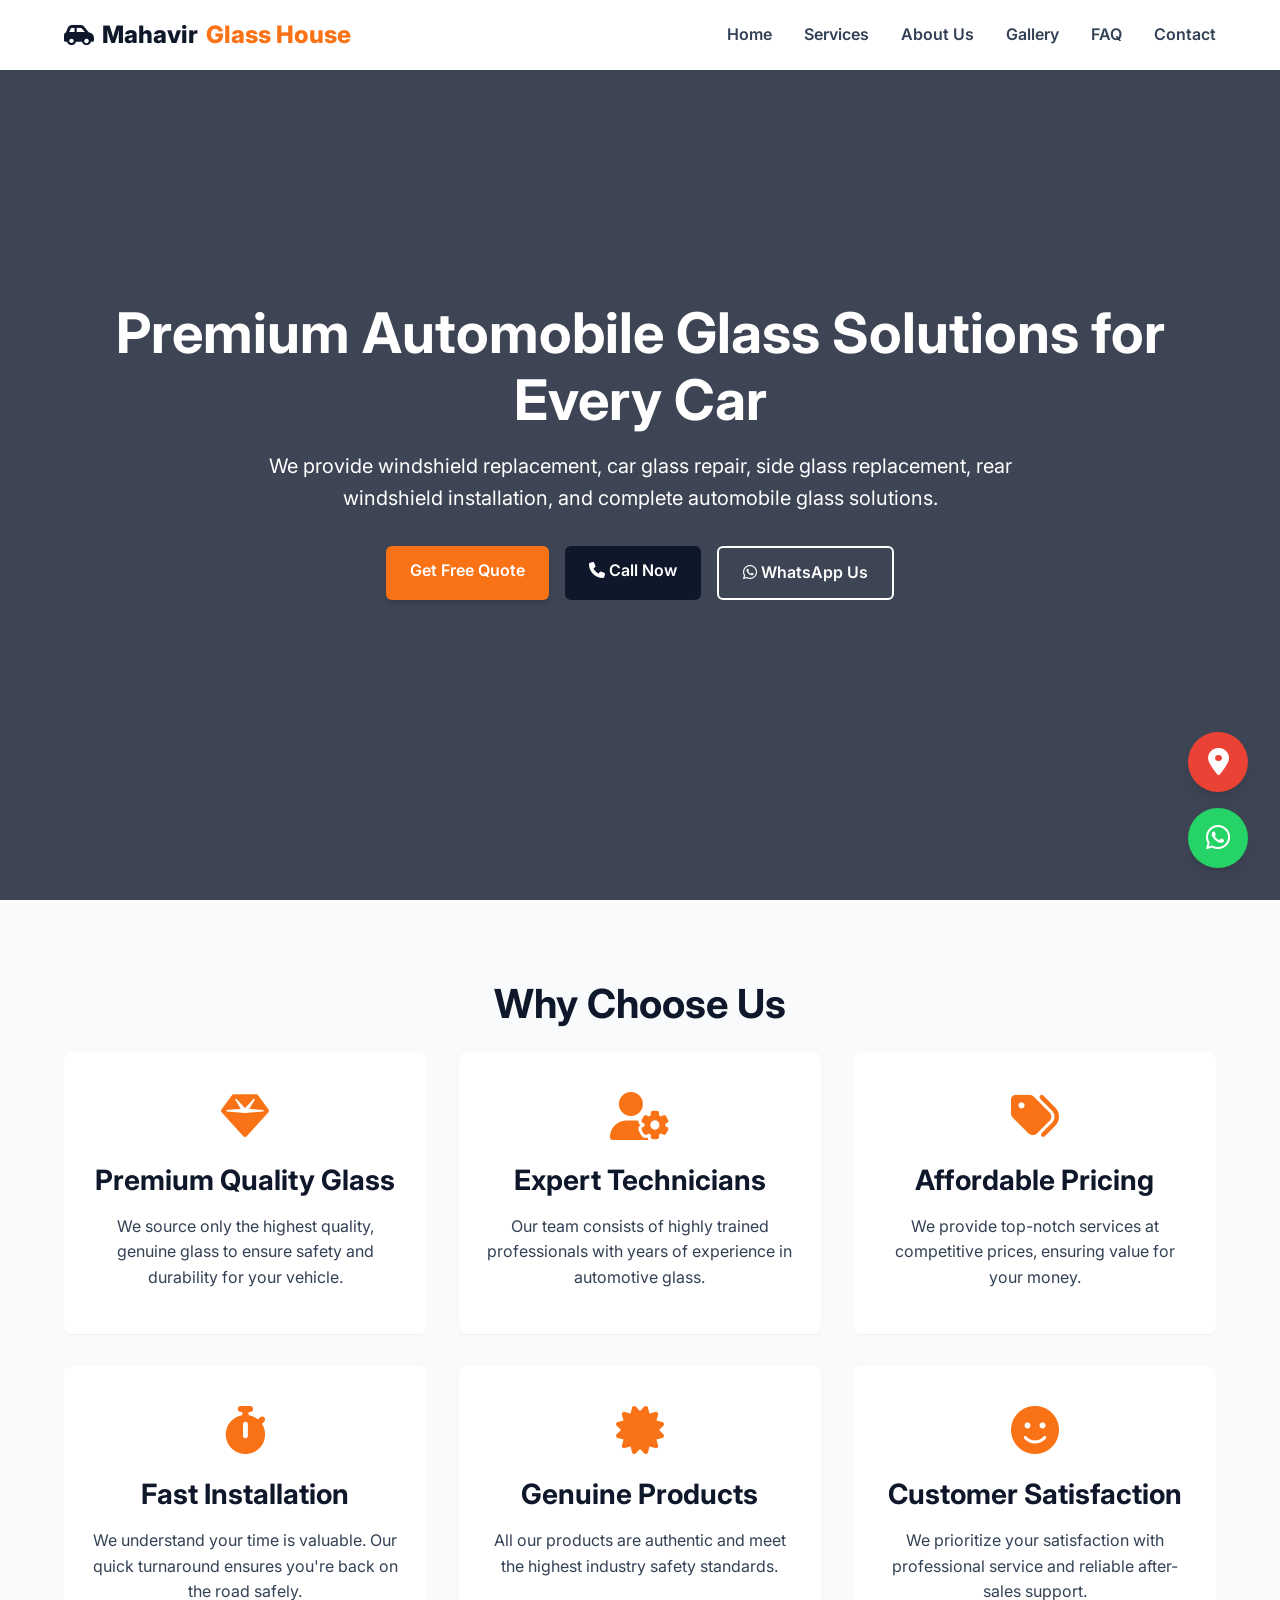
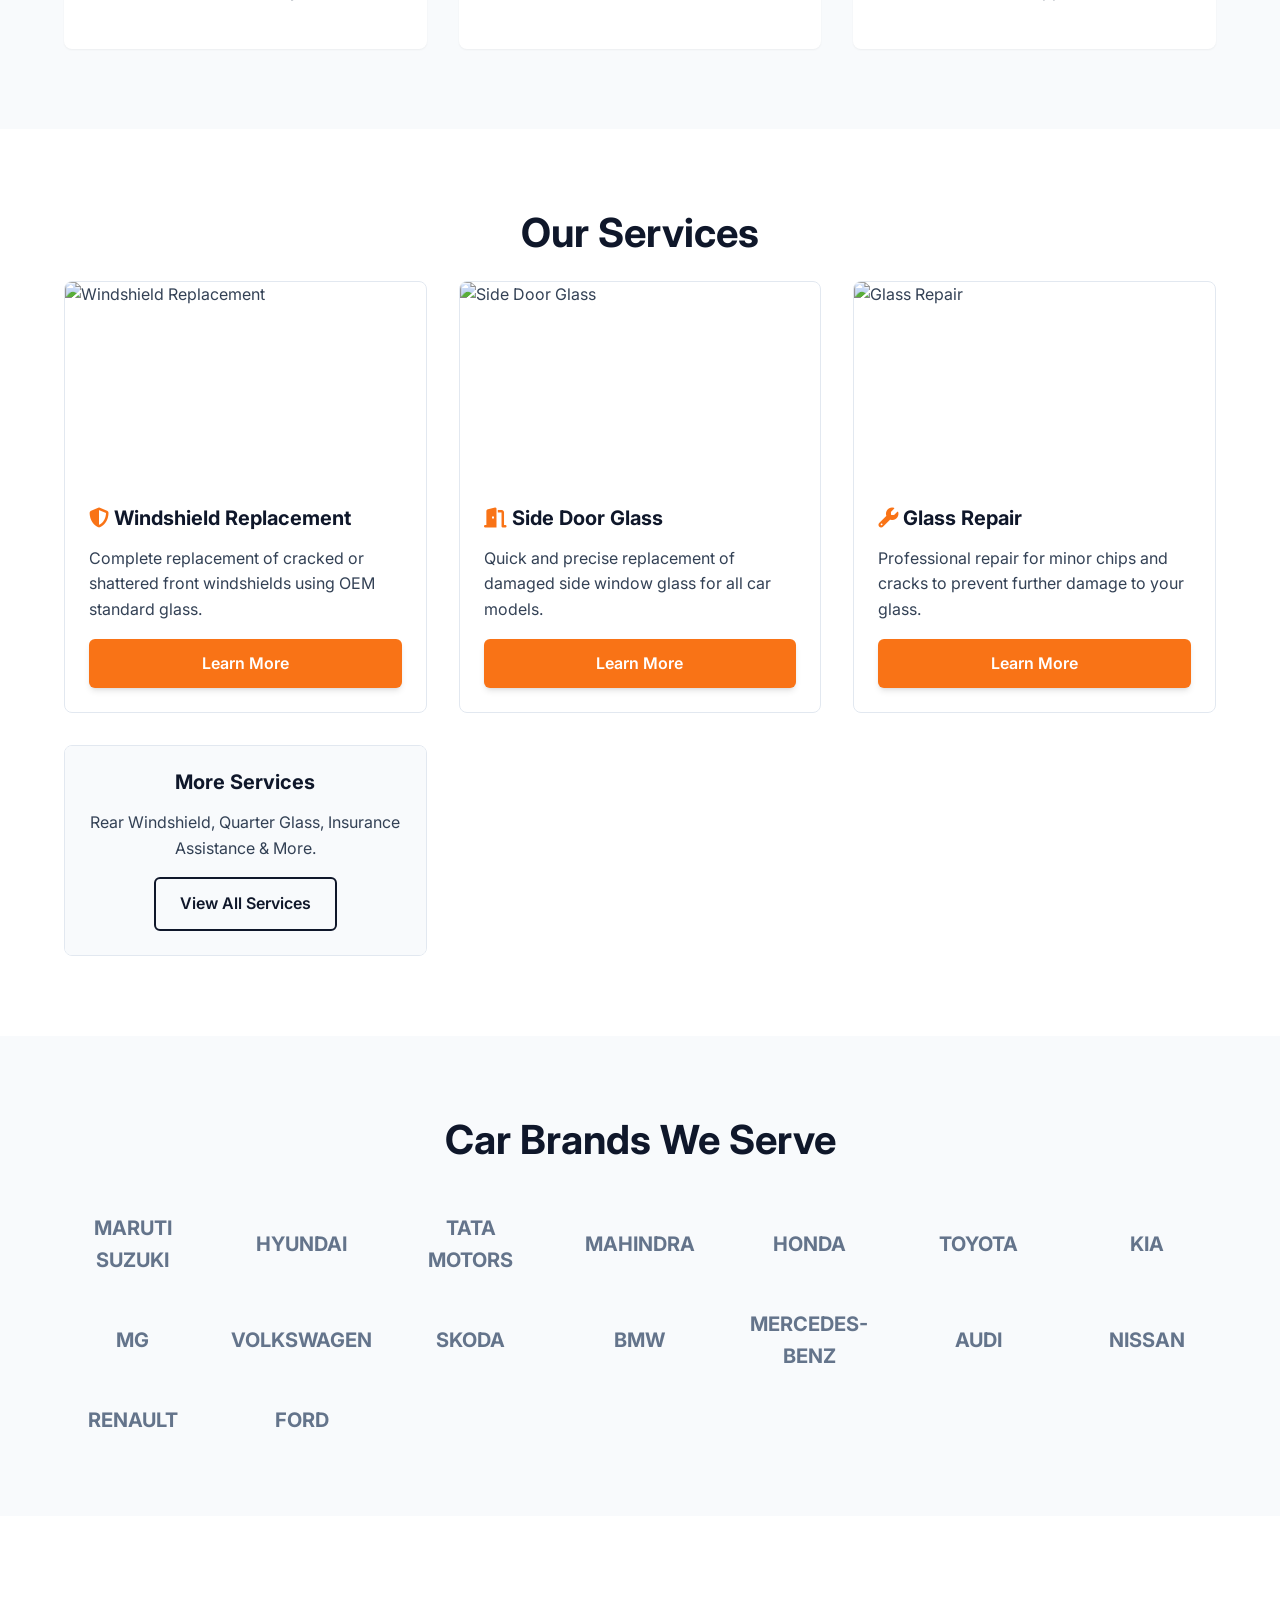
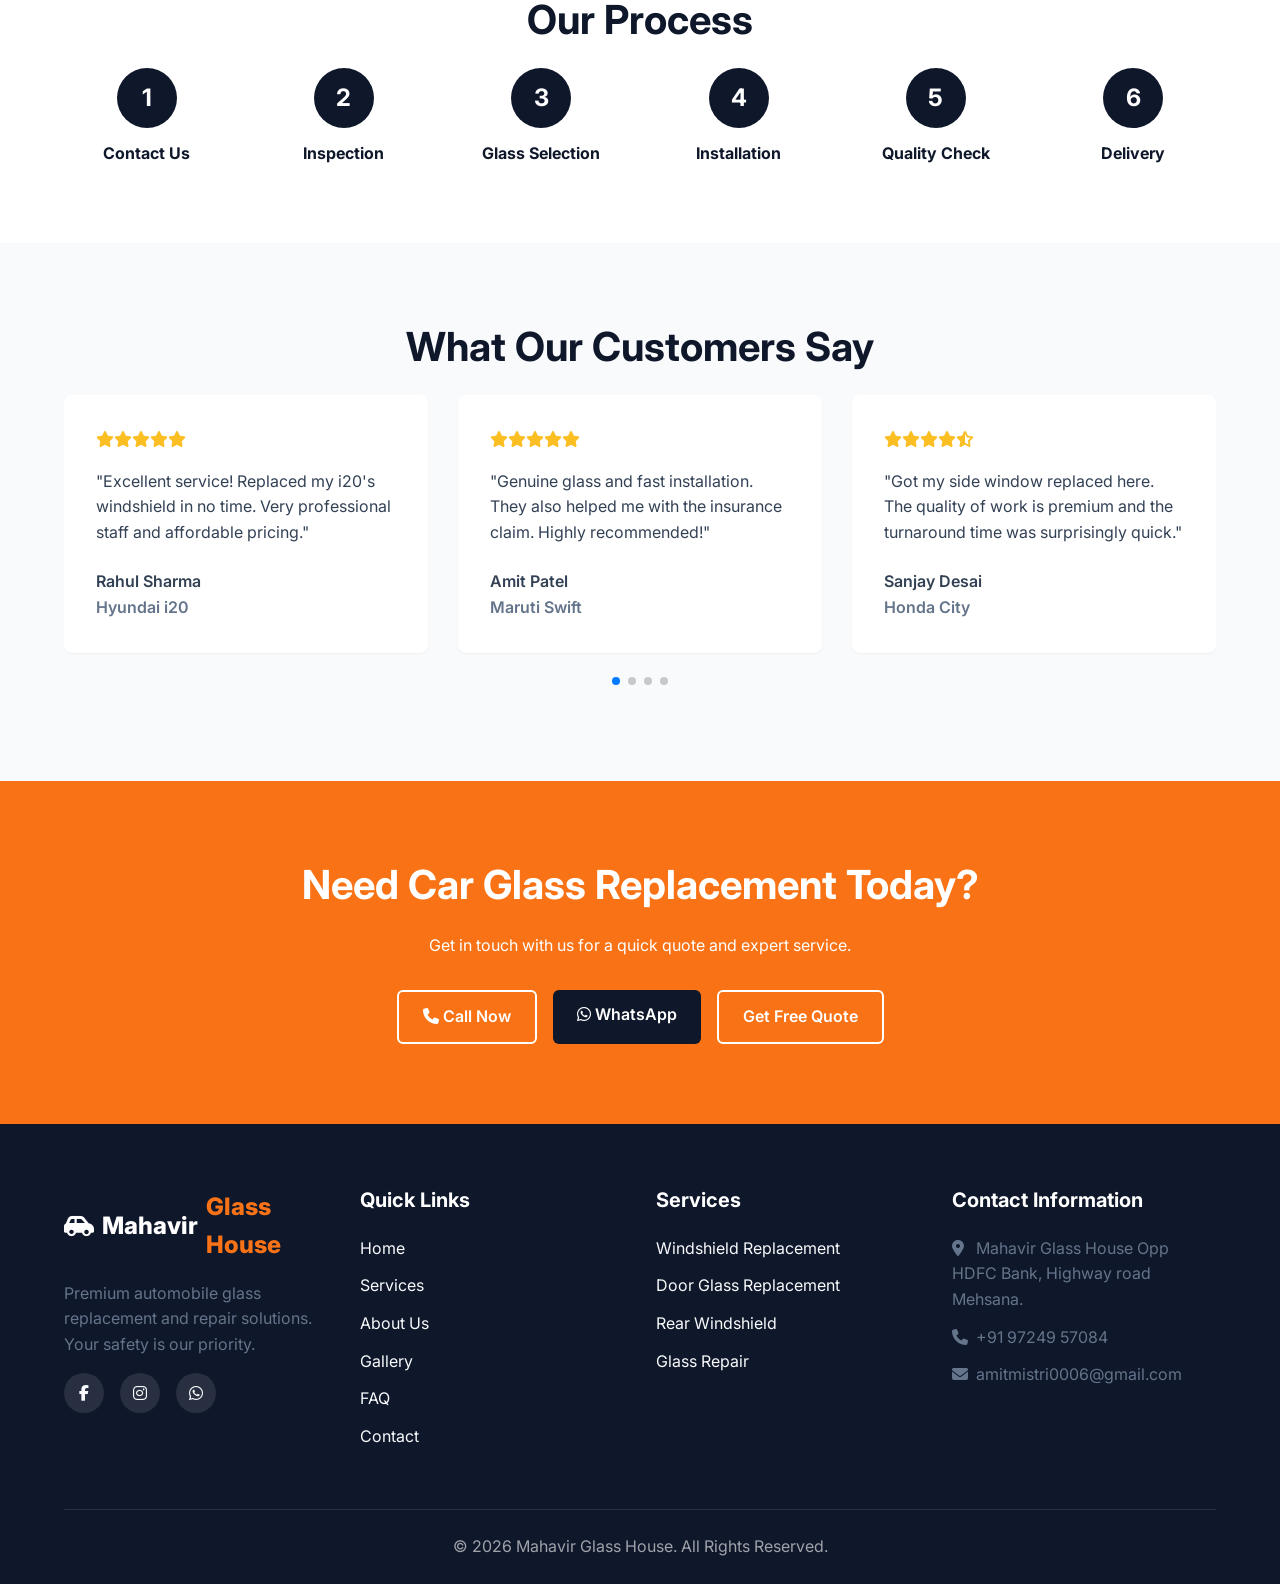
==== commit b6681f41: "map hover btn applied" ====
--- a/index.html
+++ b/index.html
@@ -469,6 +469,9 @@
         <a href="tel:+919724957084" class="float-btn call-btn">
             <i class="fa-solid fa-phone"></i>
         </a>
+        <a href="https://www.google.com/maps?q=Mahavir+Glass+House+Opp+HDFC+Bank,+Highway+road+Mehsana" target="_blank" class="float-btn map-btn" title="View on Map">
+            <i class="fa-solid fa-location-dot"></i>
+        </a>
         <a href="https://wa.me/919724957084?text=Hello%20Mahavir%20Glass%20House,%20I%20need%20a%20quote%20for%20automobile%20glass%20replacement." target="_blank" class="float-btn whatsapp-btn">
             <i class="fa-brands fa-whatsapp"></i>
         </a>
--- a/css/style.css
+++ b/css/style.css
@@ -225,6 +225,10 @@
   background-color: #25D366;
 }
 
+.map-btn {
+  background-color: #EA4335;
+}
+
 .call-btn {
   background-color: var(--primary-color);
   display: none; /* Mobile only */
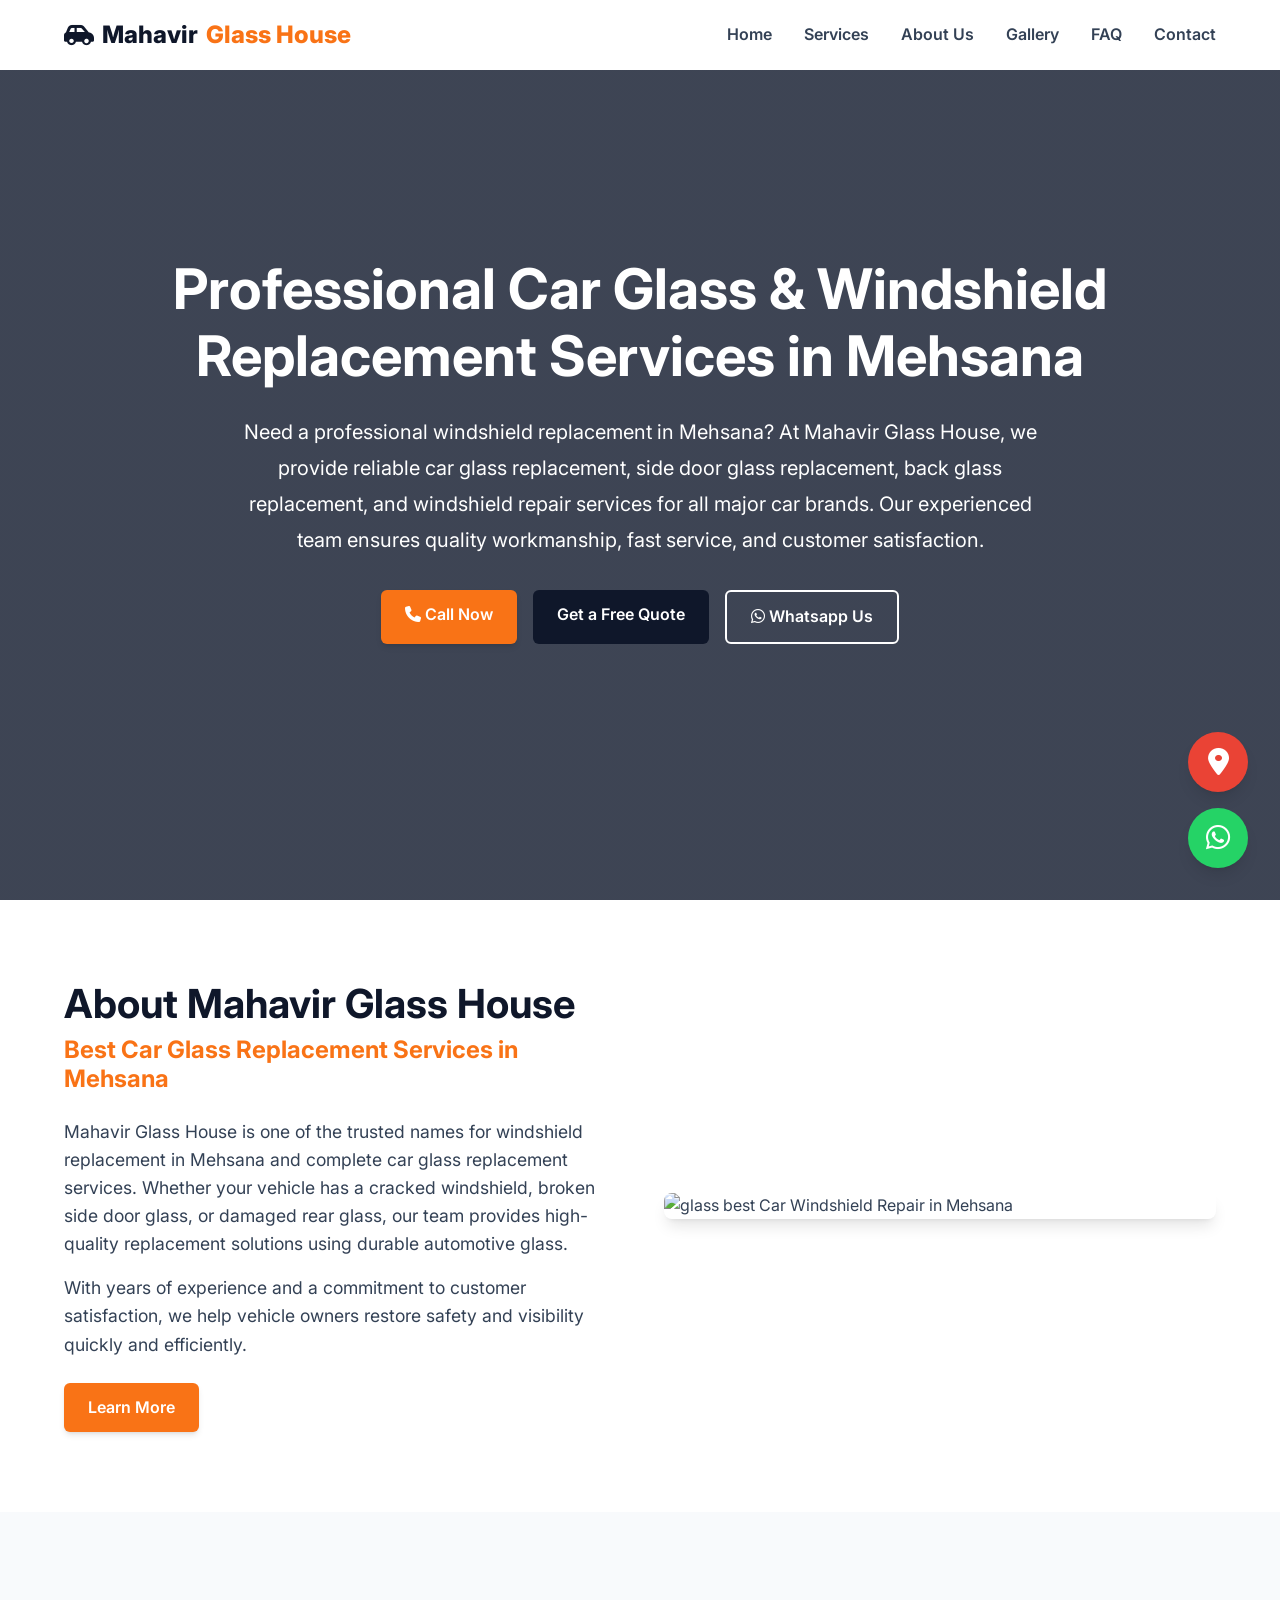
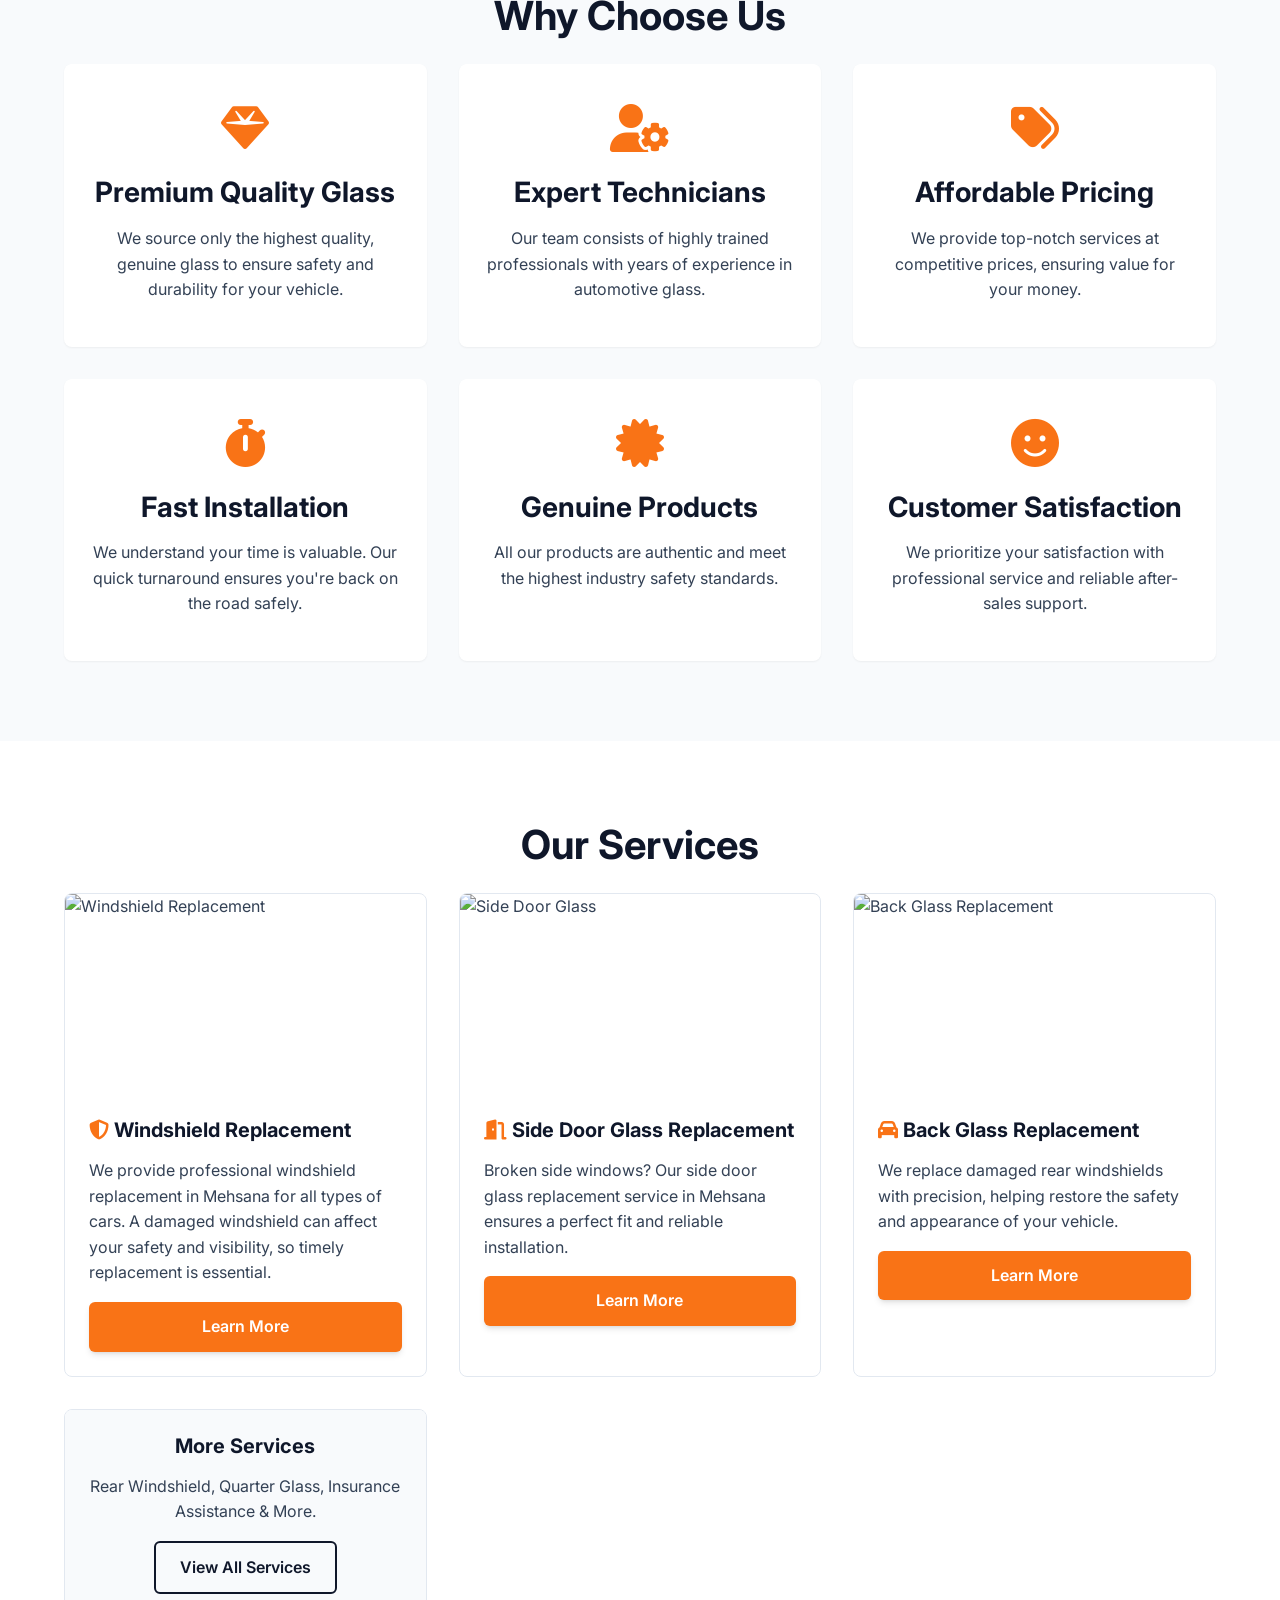
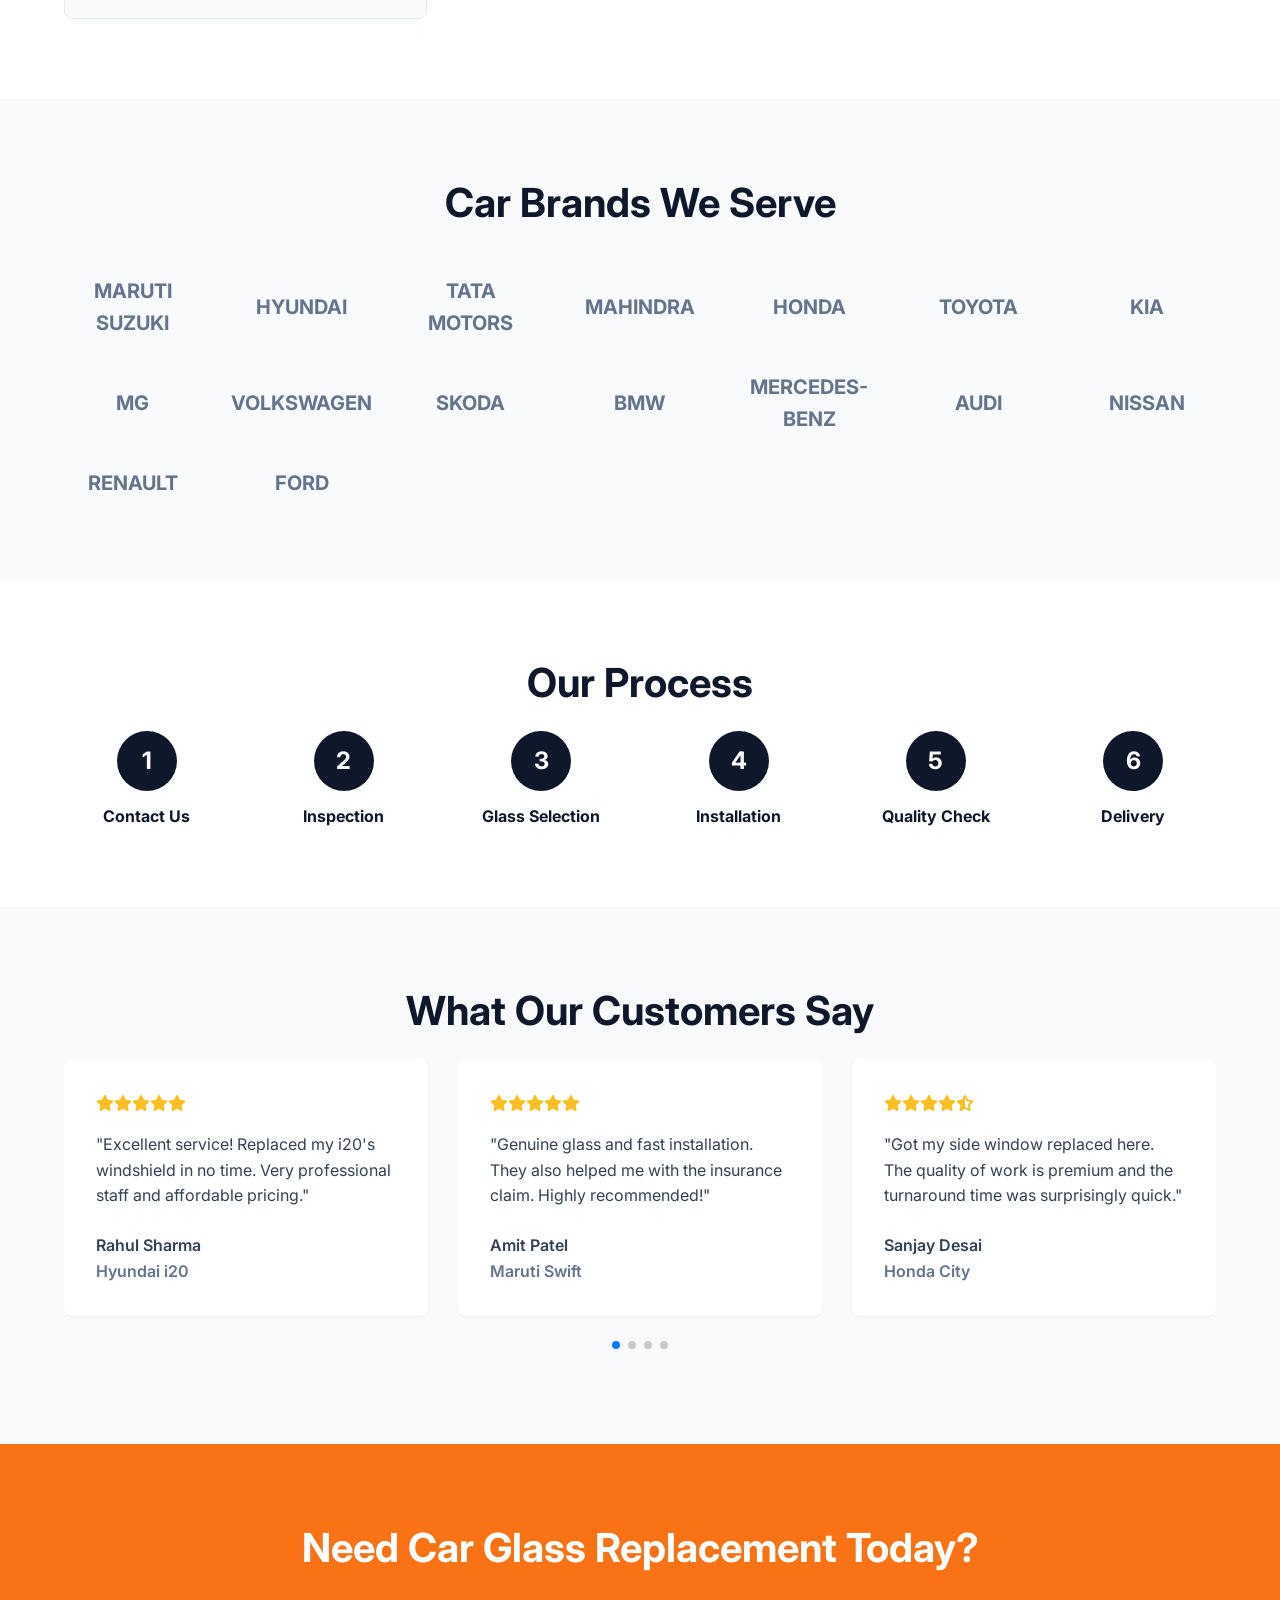
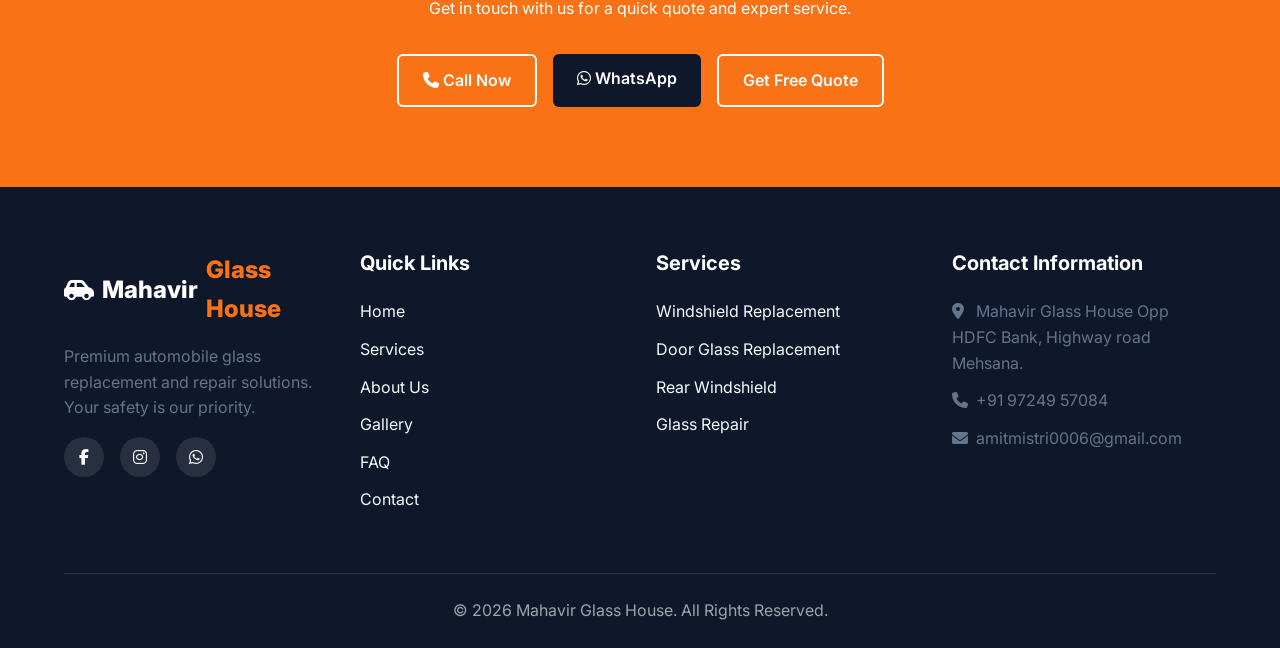
==== commit 9c83cd58: "Update index.html" ====
--- a/index.html
+++ b/index.html
@@ -3,9 +3,9 @@
 <head>
     <meta charset="UTF-8">
     <meta name="viewport" content="width=device-width, initial-scale=1.0">
-    <title>Mahavir Glass House | Car Windshield & Automobile Glass Specialists</title>
-    <meta name="description" content="Mahavir Glass House provides premium automobile glass replacement, windshield repair, rear windshield installation, side glass replacement, and complete automotive glass services.">
-    <meta name="keywords" content="automobile glass, car glass replacement, windshield repair, windshield replacement, car windshield Ahmedabad, automotive glass solutions, Mahavir Glass House">
+    <title>Windshield Replacement in Mehsana | Mahavir Glass House</title>
+    <meta name="description" content="Windshield Replacement in Mehsana | Mahavir Glass House provides premium automobile glass replacement, windshield repair, rear windshield installation, side glass replacement, and complete automotive glass services.">
+    <meta name="keywords" content="automobile glass, car glass replacement, windshield repair, windshield replacement, car windshield Ahmedabad, automotive glass solutions, Mahavir Glass House, Car Glass Replacement in Mehsana, Side Door Glass Replacement in Mehsana, Car Windshield Repair in Mehsana, Auto Glass Services in Mehsana, Windshield Repair Near Me, Car Glass Repair in Mehsana">
     
     <!-- Google Fonts -->
     <link href="https://fonts.googleapis.com/css2?family=Inter:wght@300;400;600;700;800&display=swap" rel="stylesheet">
@@ -35,6 +35,13 @@
             padding: 0 1.5rem;
             margin-top: 0;
         }
+        .hero p {
+            font-size: 1.15rem;
+            line-height: 1.8;
+            max-width: 900px;
+            margin: 1.5rem auto 2.5rem;
+            text-align: center;
+        }
         .hero h1 {
             color: var(--bg-white);
             margin-bottom: 1rem;
@@ -51,6 +58,12 @@
             justify-content: center;
         }
         @media (max-width: 768px) {
+            .hero {
+                min-height: 100vh;
+                height: auto;
+                padding-top: 100px;
+                padding-bottom: 3rem;
+            }
             .hero-btns {
                 flex-direction: column;
             }
@@ -212,14 +225,32 @@
     </header>
 
     <!-- Hero Section -->
-    <section class="hero" id="home">
+    <section class="hero" id="home" title="best in mehsana, north gujrat, glass, best auto glass" aria-label="best in mehsana, north gujrat, glass, best auto glass">
         <div class="container" data-aos="fade-up">
-            <h1 data-aos="fade-down" data-aos-delay="100">Premium Automobile Glass Solutions for Every Car</h1>
-            <p data-aos="fade-up" data-aos-delay="200">We provide windshield replacement, car glass repair, side glass replacement, rear windshield installation, and complete automobile glass solutions.</p>
+            <h1 data-aos="fade-down" data-aos-delay="100">Professional Car Glass & Windshield Replacement Services in Mehsana</h1>
+            <p data-aos="fade-up" data-aos-delay="200">Need a professional windshield replacement in Mehsana? At Mahavir Glass House, we provide reliable car glass replacement, side door glass replacement, back glass replacement, and windshield repair services for all major car brands. Our experienced team ensures quality workmanship, fast service, and customer satisfaction.</p>
             <div class="hero-btns" data-aos="zoom-in" data-aos-delay="300">
-                <a href="contact.html" class="btn btn-primary">Get Free Quote</a>
-                <a href="tel:+919724957084" class="btn btn-secondary"><i class="fa-solid fa-phone"></i> Call Now</a>
-                <a href="https://wa.me/919724957084?text=Hello%20Mahavir%20Glass%20House,%20I%20need%20a%20quote%20for%20automobile%20glass%20replacement." target="_blank" class="btn btn-outline"><i class="fa-brands fa-whatsapp"></i> WhatsApp Us</a>
+                <a href="tel:+919724957084" class="btn btn-primary"><i class="fa-solid fa-phone"></i> Call Now</a>
+                <a href="contact.html" class="btn btn-secondary">Get a Free Quote</a>
+                <a href="https://wa.me/919724957084?text=Hello%20Mahavir%20Glass%20House,%20I%20need%20a%20quote%20for%20automobile%20glass%20replacement." target="_blank" class="btn btn-outline"><i class="fa-brands fa-whatsapp"></i> Whatsapp Us</a>
+            </div>
+        </div>
+    </section>
+
+    <!-- About Us Section -->
+    <section class="section-padding" style="background-color: var(--bg-white);" id="about-us">
+        <div class="container">
+            <div style="display: flex; flex-wrap: wrap; align-items: center; gap: 3rem;">
+                <div style="flex: 1; min-width: 300px;" data-aos="fade-right">
+                    <h2 style="margin-bottom: 0.5rem;">About Mahavir Glass House</h2>
+                    <h3 class="text-accent" style="font-size: 1.5rem; margin-bottom: 1.5rem;">Best Car Glass Replacement Services in Mehsana</h3>
+                    <p style="margin-bottom: 1rem; font-size: 1.1rem; color: var(--text-dark);">Mahavir Glass House is one of the trusted names for windshield replacement in Mehsana and complete car glass replacement services. Whether your vehicle has a cracked windshield, broken side door glass, or damaged rear glass, our team provides high-quality replacement solutions using durable automotive glass.</p>
+                    <p style="margin-bottom: 1.5rem; font-size: 1.1rem; color: var(--text-dark);">With years of experience and a commitment to customer satisfaction, we help vehicle owners restore safety and visibility quickly and efficiently.</p>
+                    <a href="about.html" class="btn btn-primary">Learn More</a>
+                </div>
+                <div style="flex: 1; min-width: 300px;" data-aos="fade-left">
+                    <img src="https://images.unsplash.com/photo-1621993202323-f438eec934ff?ixlib=rb-4.0.3&auto=format&fit=crop&w=800&q=80" alt="glass best Car Windshield Repair in Mehsana" title="glass best Car Windshield Repair in Mehsana" style="border-radius: 0.5rem; box-shadow: var(--shadow-lg); width: 100%; object-fit: cover; max-height: 400px;">
+                </div>
             </div>
         </div>
     </section>
@@ -272,23 +303,23 @@
                     <img src="https://images.unsplash.com/photo-1555215695-3004980ad54e?ixlib=rb-4.0.3&auto=format&fit=crop&w=600&q=80" alt="Windshield Replacement" class="service-img">
                     <div class="service-content">
                         <h3><i class="fa-solid fa-shield-halved text-accent"></i> Windshield Replacement</h3>
-                        <p>Complete replacement of cracked or shattered front windshields using OEM standard glass.</p>
+                        <p>We provide professional windshield replacement in Mehsana for all types of cars. A damaged windshield can affect your safety and visibility, so timely replacement is essential.</p>
                         <a href="services.html" class="btn btn-primary" style="margin-top: 1rem; width: 100%;">Learn More</a>
                     </div>
                 </div>
                 <div class="service-card" data-aos="zoom-in" data-aos-delay="200">
                     <img src="https://images.unsplash.com/photo-1618843479313-40f8afb4b4d8?ixlib=rb-4.0.3&auto=format&fit=crop&w=600&q=80" alt="Side Door Glass" class="service-img">
                     <div class="service-content">
-                        <h3><i class="fa-solid fa-door-open text-accent"></i> Side Door Glass</h3>
-                        <p>Quick and precise replacement of damaged side window glass for all car models.</p>
+                        <h3><i class="fa-solid fa-door-open text-accent"></i> Side Door Glass Replacement</h3>
+                        <p>Broken side windows? Our side door glass replacement service in Mehsana ensures a perfect fit and reliable installation.</p>
                         <a href="services.html" class="btn btn-primary" style="margin-top: 1rem; width: 100%;">Learn More</a>
                     </div>
                 </div>
                 <div class="service-card" data-aos="zoom-in" data-aos-delay="300">
-                    <img src="https://images.unsplash.com/photo-1619682817481-e994891cd1f5?ixlib=rb-4.0.3&auto=format&fit=crop&w=600&q=80" alt="Glass Repair" class="service-img">
+                    <img src="https://images.unsplash.com/photo-1619682817481-e994891cd1f5?ixlib=rb-4.0.3&auto=format&fit=crop&w=600&q=80" alt="Back Glass Replacement" class="service-img">
                     <div class="service-content">
-                        <h3><i class="fa-solid fa-wrench text-accent"></i> Glass Repair</h3>
-                        <p>Professional repair for minor chips and cracks to prevent further damage to your glass.</p>
+                        <h3><i class="fa-solid fa-car text-accent"></i> Back Glass Replacement</h3>
+                        <p>We replace damaged rear windshields with precision, helping restore the safety and appearance of your vehicle.</p>
                         <a href="services.html" class="btn btn-primary" style="margin-top: 1rem; width: 100%;">Learn More</a>
                     </div>
                 </div>
--- a/css/style.css
+++ b/css/style.css
@@ -315,10 +315,227 @@
     gap: 2rem;
     transition: var(--transition);
     box-shadow: var(--shadow-lg);
+    z-index: 1001;
   }
   
   .nav-links.active {
     left: 0;
+  }
+
+  /* Global mobile adjustments */
+  .page-header {
+    padding: 6rem 1rem 3rem !important;
+  }
+
+  .features-grid, .services-grid, .gallery-grid {
+    grid-template-columns: 1fr !important;
+  }
+
+  .about-content, .contact-section, .service-detail-section {
+    gap: 2rem !important;
+  }
+
+  .about-text, .about-image, .service-text, .service-image, .contact-info, .contact-form-container {
+    min-width: 100% !important;
+  }
+
+  .contact-form {
+    padding: 1.5rem !important;
+  }
+
+  .call-btn {
+    display: flex;
+  }
+  color: var(--accent-color);
+}
+
+.nav-links {
+  display: flex;
+  gap: 2rem;
+}
+
+.nav-links a {
+  font-weight: 600;
+  color: var(--text-dark);
+  position: relative;
+}
+
+.nav-links a::after {
+  content: '';
+  position: absolute;
+  width: 0;
+  height: 2px;
+  bottom: -4px;
+  left: 0;
+  background-color: var(--accent-color);
+  transition: var(--transition);
+}
+
+.nav-links a:hover::after,
+.nav-links a.active::after {
+  width: 100%;
+}
+
+.nav-links a:hover,
+.nav-links a.active {
+  color: var(--accent-color);
+}
+
+.hamburger {
+  display: none;
+  cursor: pointer;
+  font-size: 1.5rem;
+  color: var(--primary-color);
+}
+
+/* Floating Actions */
+.floating-actions {
+  position: fixed;
+  bottom: 2rem;
+  right: 2rem;
+  display: flex;
+  flex-direction: column;
+  gap: 1rem;
+  z-index: 999;
+}
+
+.float-btn {
+  width: 60px;
+  height: 60px;
+  border-radius: 50%;
+  display: flex;
+  align-items: center;
+  justify-content: center;
+  color: var(--bg-white);
+  font-size: 1.75rem;
+  box-shadow: var(--shadow-lg);
+  transition: var(--transition);
+}
+
+.float-btn:hover {
+  transform: scale(1.1);
+}
+
+.whatsapp-btn {
+  background-color: #25D366;
+}
+
+.map-btn {
+  background-color: #EA4335;
+}
+
+.call-btn {
+  background-color: var(--primary-color);
+  display: none; /* Mobile only */
+}
+
+/* Footer */
+footer {
+  background-color: var(--primary-color);
+  color: var(--bg-light);
+  padding: 4rem 0 0 0;
+}
+
+footer .logo {
+  color: var(--bg-white) !important;
+}
+
+.footer-grid {
+  display: grid;
+  grid-template-columns: repeat(auto-fit, minmax(250px, 1fr));
+  gap: 2rem;
+  margin-bottom: 3rem;
+}
+
+.footer-col h4 {
+  color: var(--bg-white);
+  margin-bottom: 1.5rem;
+  font-size: 1.25rem;
+}
+
+.footer-col ul li {
+  margin-bottom: 0.75rem;
+}
+
+.footer-col ul li a:hover {
+  color: var(--accent-color);
+  padding-left: 5px;
+}
+
+.footer-col .social-links {
+  display: flex;
+  gap: 1rem;
+  margin-top: 1rem;
+}
+
+.social-links a {
+  width: 40px;
+  height: 40px;
+  border-radius: 50%;
+  background-color: rgba(255, 255, 255, 0.1);
+  display: flex;
+  align-items: center;
+  justify-content: center;
+}
+.social-links a:hover {
+  background-color: var(--accent-color);
+}
+
+.footer-bottom {
+  text-align: center;
+  padding: 1.5rem 0;
+  border-top: 1px solid rgba(255,255,255,0.1);
+  color: rgba(255,255,255,0.6);
+}
+
+/* Responsive */
+@media (max-width: 768px) {
+  h1 { font-size: 2.5rem; }
+  h2 { font-size: 2rem; }
+  
+  .hamburger {
+    display: block;
+  }
+  
+  .nav-links {
+    position: fixed;
+    top: 70px;
+    left: -100%;
+    width: 100%;
+    height: calc(100vh - 70px);
+    background-color: var(--bg-white);
+    flex-direction: column;
+    align-items: center;
+    justify-content: center;
+    gap: 2rem;
+    transition: var(--transition);
+    box-shadow: var(--shadow-lg);
+    z-index: 1001;
+  }
+  
+  .nav-links.active {
+    left: 0;
+  }
+
+  /* Global mobile adjustments */
+  .page-header {
+    padding: 6rem 1rem 3rem !important;
+  }
+
+  .features-grid, .services-grid, .gallery-grid {
+    grid-template-columns: 1fr !important;
+  }
+
+  .about-content, .contact-section, .service-detail-section {
+    gap: 2rem !important;
+  }
+
+  .about-text, .about-image, .service-text, .service-image, .contact-info, .contact-form-container {
+    min-width: 100% !important;
+  }
+
+  .contact-form {
+    padding: 1.5rem !important;
   }
 
   .call-btn {
@@ -328,4 +545,45 @@
     bottom: 1.5rem;
     right: 1.5rem;
   }
-}
+  
+  .logo i {
+    font-size: 2.2rem;
+    position: relative;
+    display: inline-block;
+    margin-right: 8px;
+    animation: driveIn 1.5s ease-out forwards;
+  }
+  
+  .logo i::before {
+    display: inline-block;
+    animation: carBounce 0.3s infinite alternate ease-in-out;
+  }
+  
+  .logo i::after {
+    content: '';
+    position: absolute;
+    bottom: -2px;
+    left: -10%;
+    width: 120%;
+    height: 3px;
+    background: repeating-linear-gradient(to right, var(--text-light) 0, var(--text-light) 6px, transparent 6px, transparent 12px);
+    animation: roadMove 0.4s infinite linear;
+    border-radius: 2px;
+  }
+}
+
+@keyframes driveIn {
+  0% { transform: translateX(-120vw); }
+  85% { transform: translateX(15px); }
+  100% { transform: translateX(0); }
+}
+
+@keyframes carBounce {
+  0% { transform: translateY(0px) rotate(0deg); }
+  100% { transform: translateY(-3px) rotate(-2deg); }
+}
+
+@keyframes roadMove {
+  0% { background-position: 0 0; }
+  100% { background-position: -12px 0; }
+}
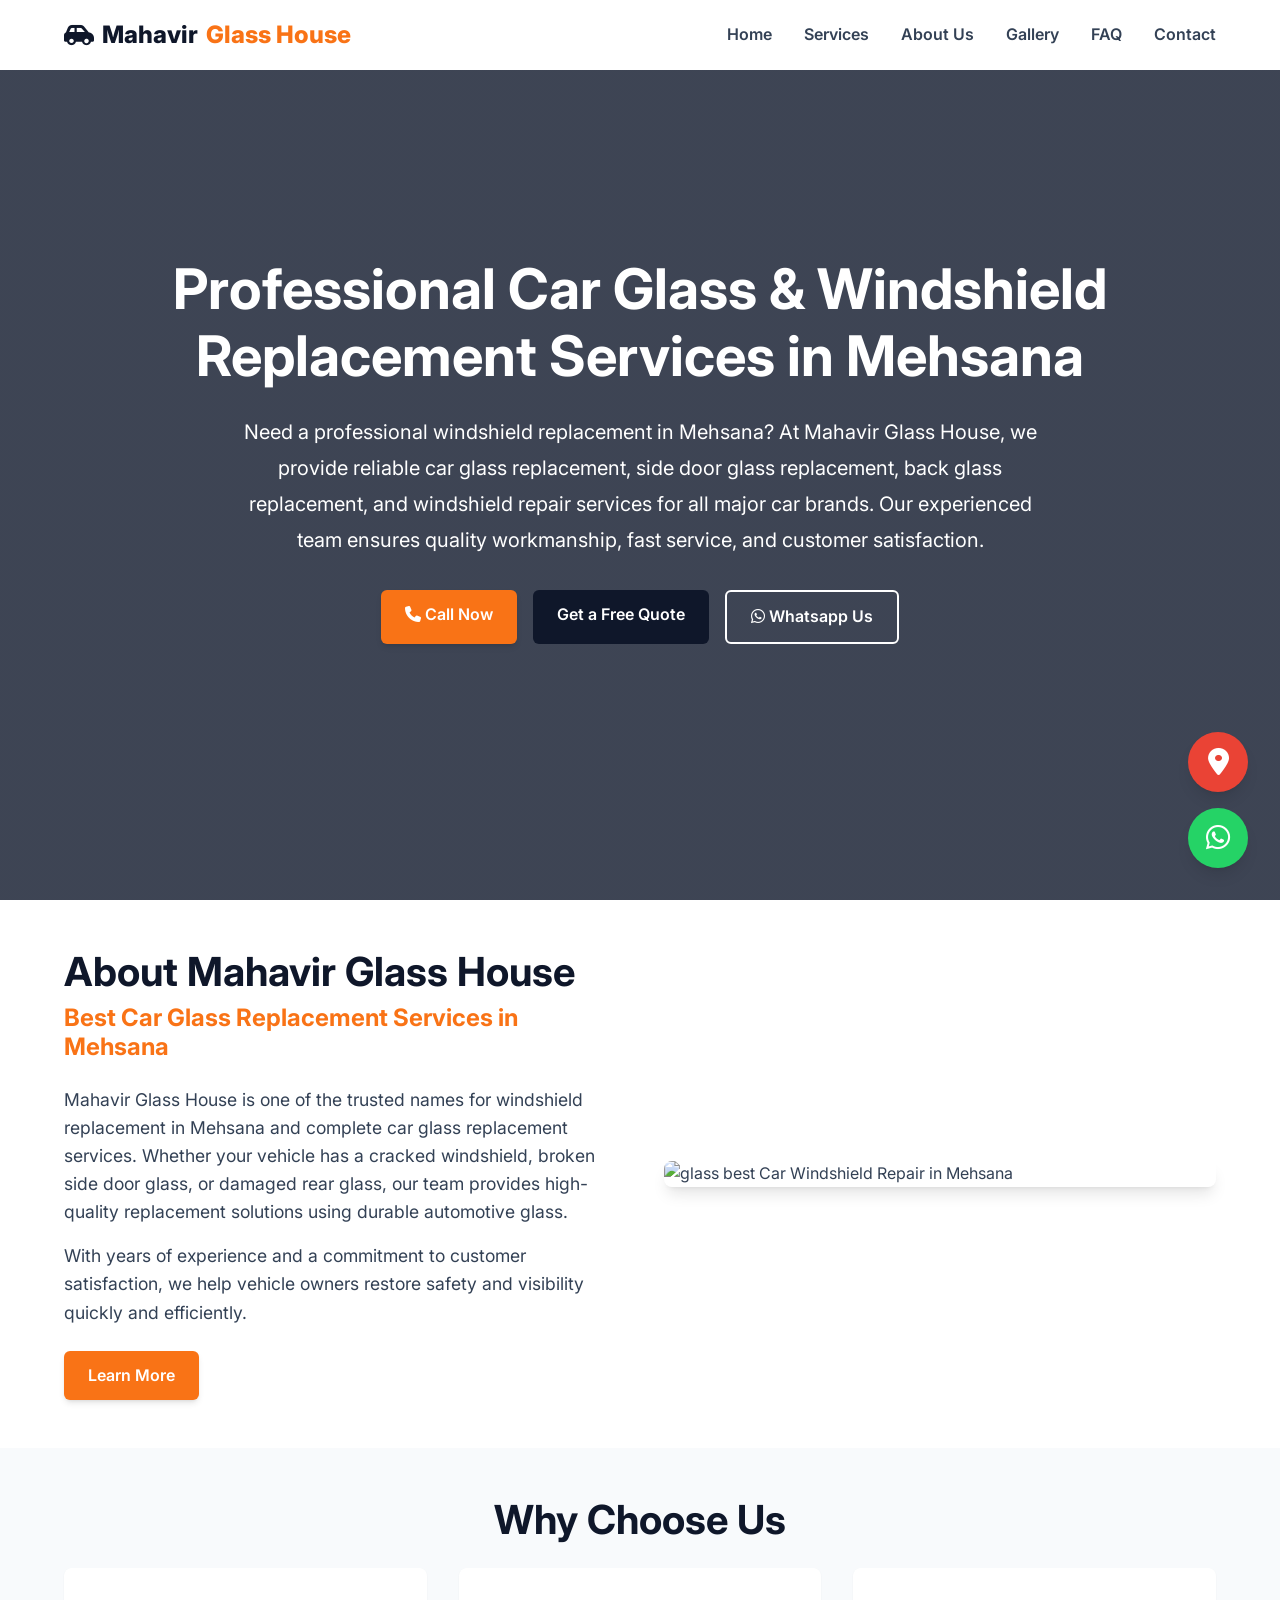
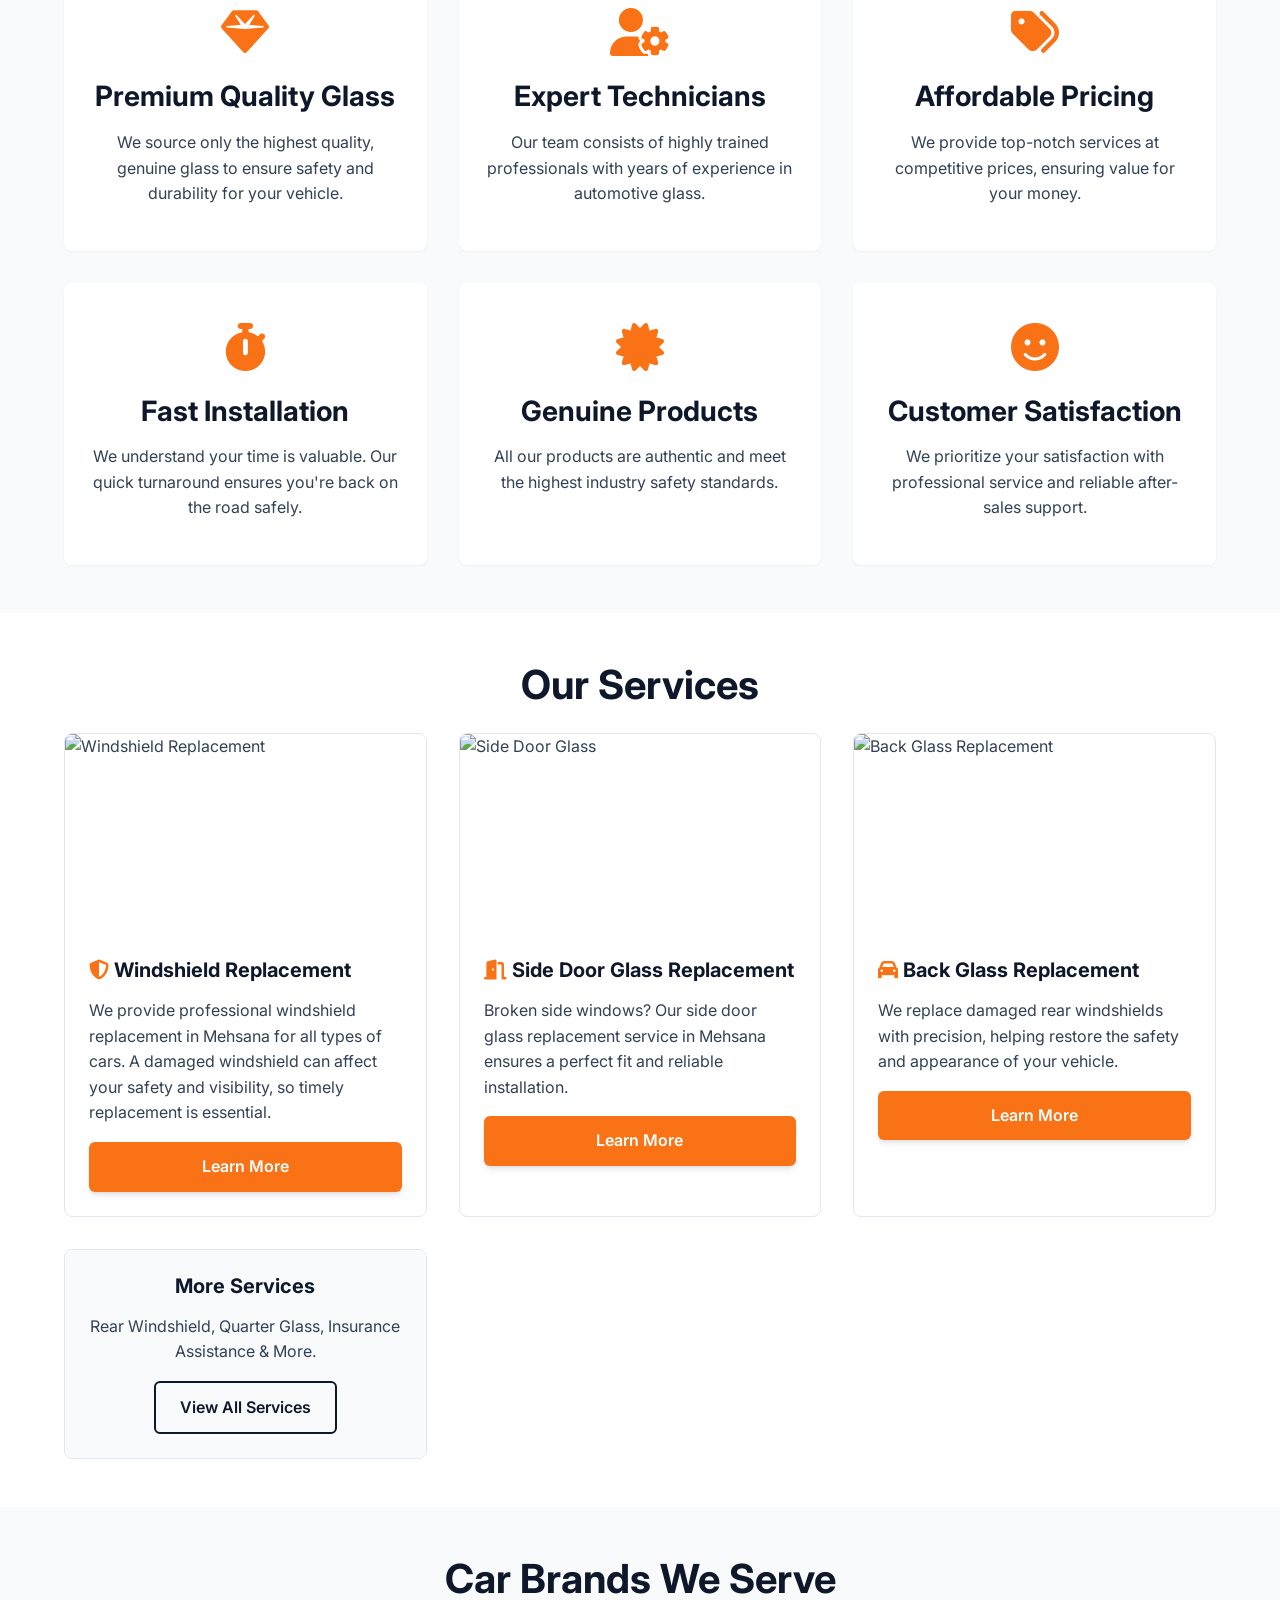
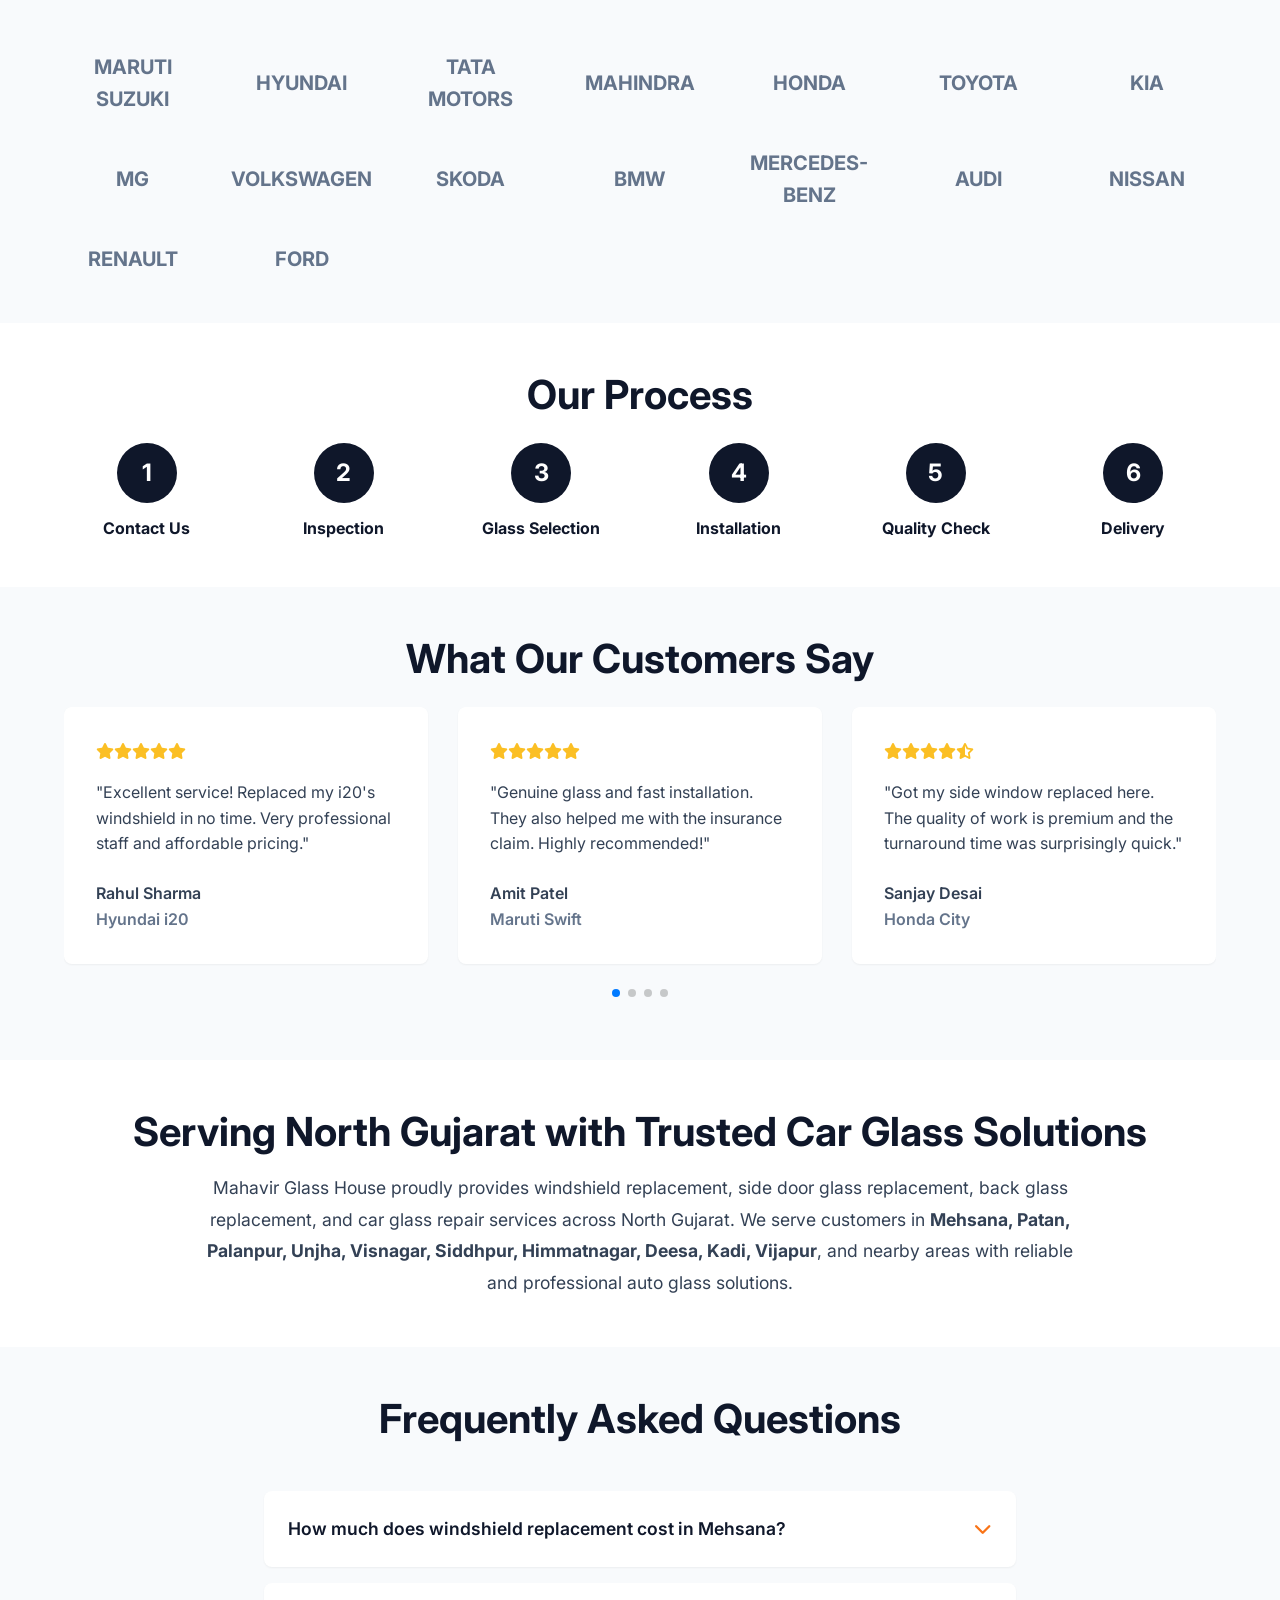
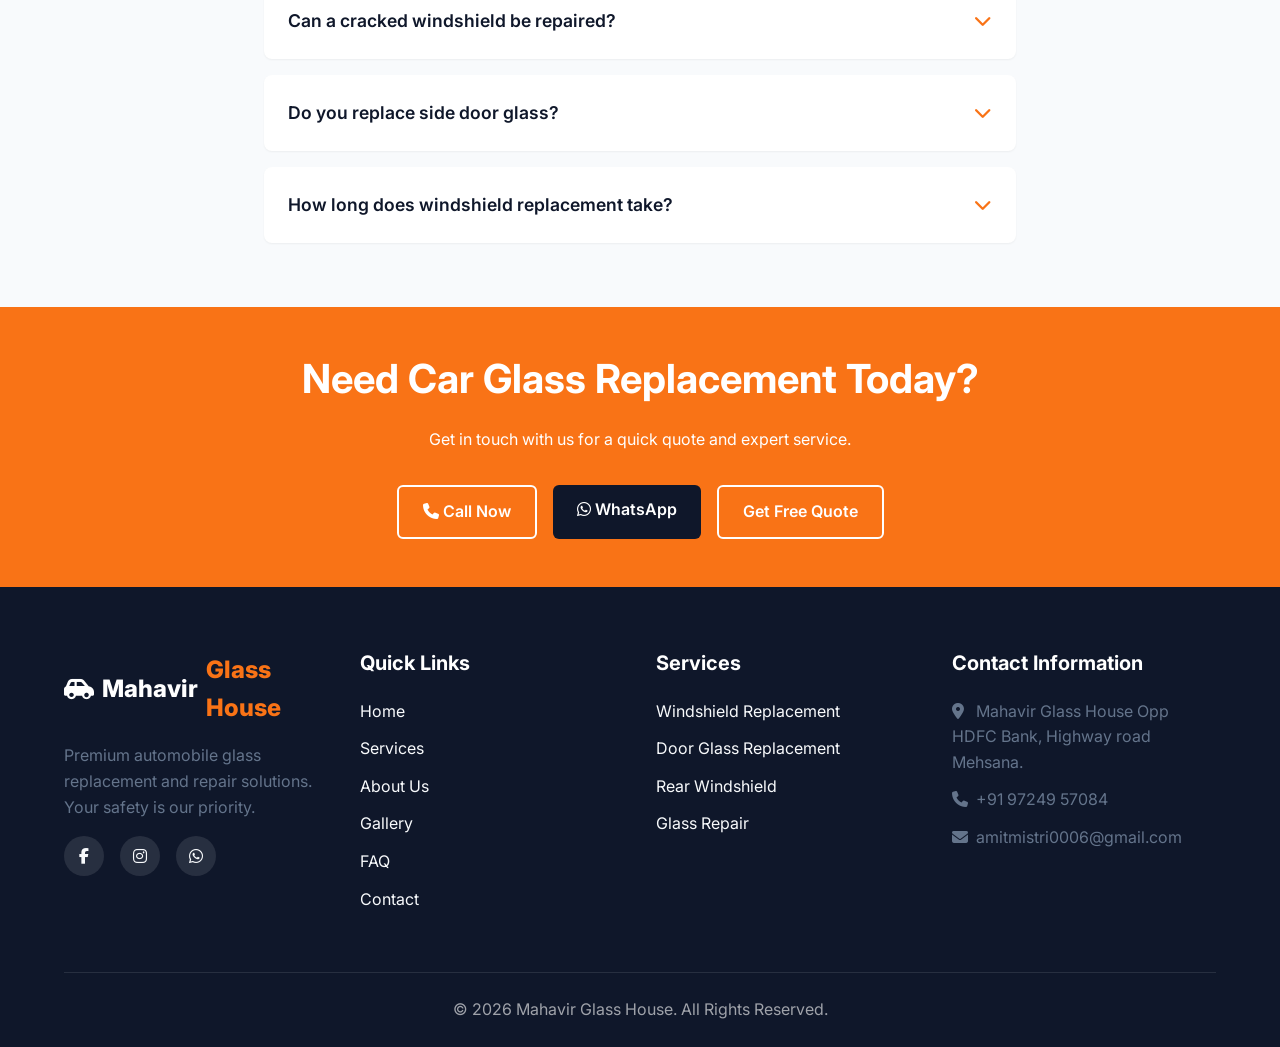
==== commit cc41c7cd: "faq remove" ====
--- a/index.html
+++ b/index.html
@@ -135,16 +135,31 @@
             margin-top: 3rem;
         }
         .brand-item {
+            display: flex;
+            align-items: center;
+            justify-content: center;
             font-size: 1.25rem;
             font-weight: 700;
             color: var(--text-light);
             text-transform: uppercase;
+            text-align: center;
             transition: var(--transition);
-            text-align: center;
+        }
+        .brand-logo {
+            max-height: 60px;
+            max-width: 100px;
+            object-fit: contain;
+            filter: grayscale(100%);
+            opacity: 0.6;
+            transition: var(--transition);
+        }
+        .brand-item:hover .brand-logo {
+            filter: grayscale(0%);
+            opacity: 1;
+            transform: scale(1.1);
         }
         .brand-item:hover {
             color: var(--accent-color);
-            transform: scale(1.05);
         }
 
         /* Process Steps */
@@ -217,7 +232,7 @@
                     <li><a href="services.html">Services</a></li>
                     <li><a href="about.html">About Us</a></li>
                     <li><a href="gallery.html">Gallery</a></li>
-                    <li><a href="faq.html">FAQ</a></li>
+                    <li><a href="#faq">FAQ</a></li>
                     <li><a href="contact.html">Contact</a></li>
                 </ul>
             </nav>
@@ -339,22 +354,22 @@
         <div class="container">
             <h2 class="text-center" data-aos="fade-up">Car Brands We Serve</h2>
             <div class="brands-grid" data-aos="fade-up">
-                <div class="brand-item">Maruti Suzuki</div>
-                <div class="brand-item">Hyundai</div>
-                <div class="brand-item">Tata Motors</div>
-                <div class="brand-item">Mahindra</div>
-                <div class="brand-item">Honda</div>
-                <div class="brand-item">Toyota</div>
-                <div class="brand-item">Kia</div>
-                <div class="brand-item">MG</div>
-                <div class="brand-item">Volkswagen</div>
-                <div class="brand-item">Skoda</div>
-                <div class="brand-item">BMW</div>
-                <div class="brand-item">Mercedes-Benz</div>
-                <div class="brand-item">Audi</div>
-                <div class="brand-item">Nissan</div>
-                <div class="brand-item">Renault</div>
-                <div class="brand-item">Ford</div>
+                <div class="brand-item"><img src="https://logo.clearbit.com/marutisuzuki.com" alt="Maruti Suzuki" class="brand-logo" onerror="this.outerHTML='Maruti Suzuki'"></div>
+                <div class="brand-item"><img src="https://logo.clearbit.com/hyundai.com" alt="Hyundai" class="brand-logo" onerror="this.outerHTML='Hyundai'"></div>
+                <div class="brand-item"><img src="https://logo.clearbit.com/tatamotors.com" alt="Tata Motors" class="brand-logo" onerror="this.outerHTML='Tata Motors'"></div>
+                <div class="brand-item"><img src="https://logo.clearbit.com/mahindra.com" alt="Mahindra" class="brand-logo" onerror="this.outerHTML='Mahindra'"></div>
+                <div class="brand-item"><img src="https://logo.clearbit.com/honda.com" alt="Honda" class="brand-logo" onerror="this.outerHTML='Honda'"></div>
+                <div class="brand-item"><img src="https://logo.clearbit.com/toyota.com" alt="Toyota" class="brand-logo" onerror="this.outerHTML='Toyota'"></div>
+                <div class="brand-item"><img src="https://logo.clearbit.com/kia.com" alt="Kia" class="brand-logo" onerror="this.outerHTML='Kia'"></div>
+                <div class="brand-item"><img src="https://logo.clearbit.com/mgmotor.co.in" alt="MG" class="brand-logo" onerror="this.outerHTML='MG'"></div>
+                <div class="brand-item"><img src="https://logo.clearbit.com/vw.com" alt="Volkswagen" class="brand-logo" onerror="this.outerHTML='Volkswagen'"></div>
+                <div class="brand-item"><img src="https://logo.clearbit.com/skoda-auto.com" alt="Skoda" class="brand-logo" onerror="this.outerHTML='Skoda'"></div>
+                <div class="brand-item"><img src="https://logo.clearbit.com/bmw.com" alt="BMW" class="brand-logo" onerror="this.outerHTML='BMW'"></div>
+                <div class="brand-item"><img src="https://logo.clearbit.com/mercedes-benz.com" alt="Mercedes-Benz" class="brand-logo" onerror="this.outerHTML='Mercedes-Benz'"></div>
+                <div class="brand-item"><img src="https://logo.clearbit.com/audi.com" alt="Audi" class="brand-logo" onerror="this.outerHTML='Audi'"></div>
+                <div class="brand-item"><img src="https://logo.clearbit.com/nissan-global.com" alt="Nissan" class="brand-logo" onerror="this.outerHTML='Nissan'"></div>
+                <div class="brand-item"><img src="https://logo.clearbit.com/renault.com" alt="Renault" class="brand-logo" onerror="this.outerHTML='Renault'"></div>
+                <div class="brand-item"><img src="https://logo.clearbit.com/ford.com" alt="Ford" class="brand-logo" onerror="this.outerHTML='Ford'"></div>
             </div>
         </div>
     </section>
@@ -428,6 +443,63 @@
                     </div>
                 </div>
                 <div class="swiper-pagination"></div>
+            </div>
+        </div>
+    </section>
+
+    <!-- Service Areas SEO Section -->
+    <section class="section-padding" style="background-color: var(--bg-white);">
+        <div class="container text-center" data-aos="fade-up">
+            <h2 style="margin-bottom: 1rem;">Serving North Gujarat with Trusted Car Glass Solutions</h2>
+            <p style="max-width: 900px; margin: 0 auto; color: var(--text-dark); font-size: 1.1rem; line-height: 1.8;">
+                Mahavir Glass House proudly provides windshield replacement, side door glass replacement, back glass replacement, and car glass repair services across North Gujarat. We serve customers in <strong>Mehsana, Patan, Palanpur, Unjha, Visnagar, Siddhpur, Himmatnagar, Deesa, Kadi, Vijapur</strong>, and nearby areas with reliable and professional auto glass solutions.
+            </p>
+        </div>
+    </section>
+
+    <!-- FAQ Section -->
+    <section id="faq" class="section-padding" style="background-color: var(--bg-light);" data-aos="fade-up">
+        <div class="container faq-container">
+            <h2 class="text-center" style="margin-bottom: 3rem;">Frequently Asked Questions</h2>
+            
+            <div class="faq-item">
+                <div class="faq-question">
+                    How much does windshield replacement cost in Mehsana?
+                    <i class="fa-solid fa-chevron-down"></i>
+                </div>
+                <div class="faq-answer">
+                    <p>The cost depends on the vehicle model and glass type. Contact Mahavir Glass House for a customized quote.</p>
+                </div>
+            </div>
+
+            <div class="faq-item">
+                <div class="faq-question">
+                    Can a cracked windshield be repaired?
+                    <i class="fa-solid fa-chevron-down"></i>
+                </div>
+                <div class="faq-answer">
+                    <p>Small chips may be repairable, but larger cracks often require a complete windshield replacement.</p>
+                </div>
+            </div>
+
+            <div class="faq-item">
+                <div class="faq-question">
+                    Do you replace side door glass?
+                    <i class="fa-solid fa-chevron-down"></i>
+                </div>
+                <div class="faq-answer">
+                    <p>Yes, we provide professional side door glass replacement for a wide range of vehicle models.</p>
+                </div>
+            </div>
+
+            <div class="faq-item">
+                <div class="faq-question">
+                    How long does windshield replacement take?
+                    <i class="fa-solid fa-chevron-down"></i>
+                </div>
+                <div class="faq-answer">
+                    <p>Most installations are completed within a few hours, depending on the vehicle and glass availability.</p>
+                </div>
             </div>
         </div>
     </section>
--- a/css/style.css
+++ b/css/style.css
@@ -65,7 +65,7 @@
 .text-white { color: var(--bg-white); }
 .text-light { color: var(--text-light); }
 
-.section-padding { padding: 5rem 0; }
+.section-padding { padding: 3rem 0; }
 .container {
   width: 100%;
   max-width: 1200px;
@@ -587,3 +587,54 @@
   0% { background-position: 0 0; }
   100% { background-position: -12px 0; }
 }
+
+/* FAQ Accordion */
+.faq-container {
+    max-width: 800px;
+    margin: 0 auto;
+}
+.faq-item {
+    background: var(--bg-white);
+    border-radius: 0.5rem;
+    margin-bottom: 1rem;
+    box-shadow: var(--shadow-sm);
+    overflow: hidden;
+    transition: var(--transition);
+}
+.faq-item:hover {
+    box-shadow: var(--shadow-md);
+}
+.faq-question {
+    padding: 1.5rem;
+    display: flex;
+    justify-content: space-between;
+    align-items: center;
+    cursor: pointer;
+    font-weight: 600;
+    font-size: 1.1rem;
+    color: var(--primary-color);
+    transition: var(--transition);
+}
+.faq-question:hover {
+    color: var(--accent-color);
+}
+.faq-question i {
+    color: var(--accent-color);
+    transition: transform 0.3s ease;
+}
+.faq-item.active .faq-question i {
+    transform: rotate(180deg);
+}
+.faq-item.active .faq-question {
+    border-bottom: 1px solid #e2e8f0;
+}
+.faq-answer {
+    max-height: 0;
+    overflow: hidden;
+    transition: max-height 0.3s ease;
+    background: var(--bg-light);
+}
+.faq-answer p {
+    padding: 1.5rem;
+    color: var(--text-dark);
+}
